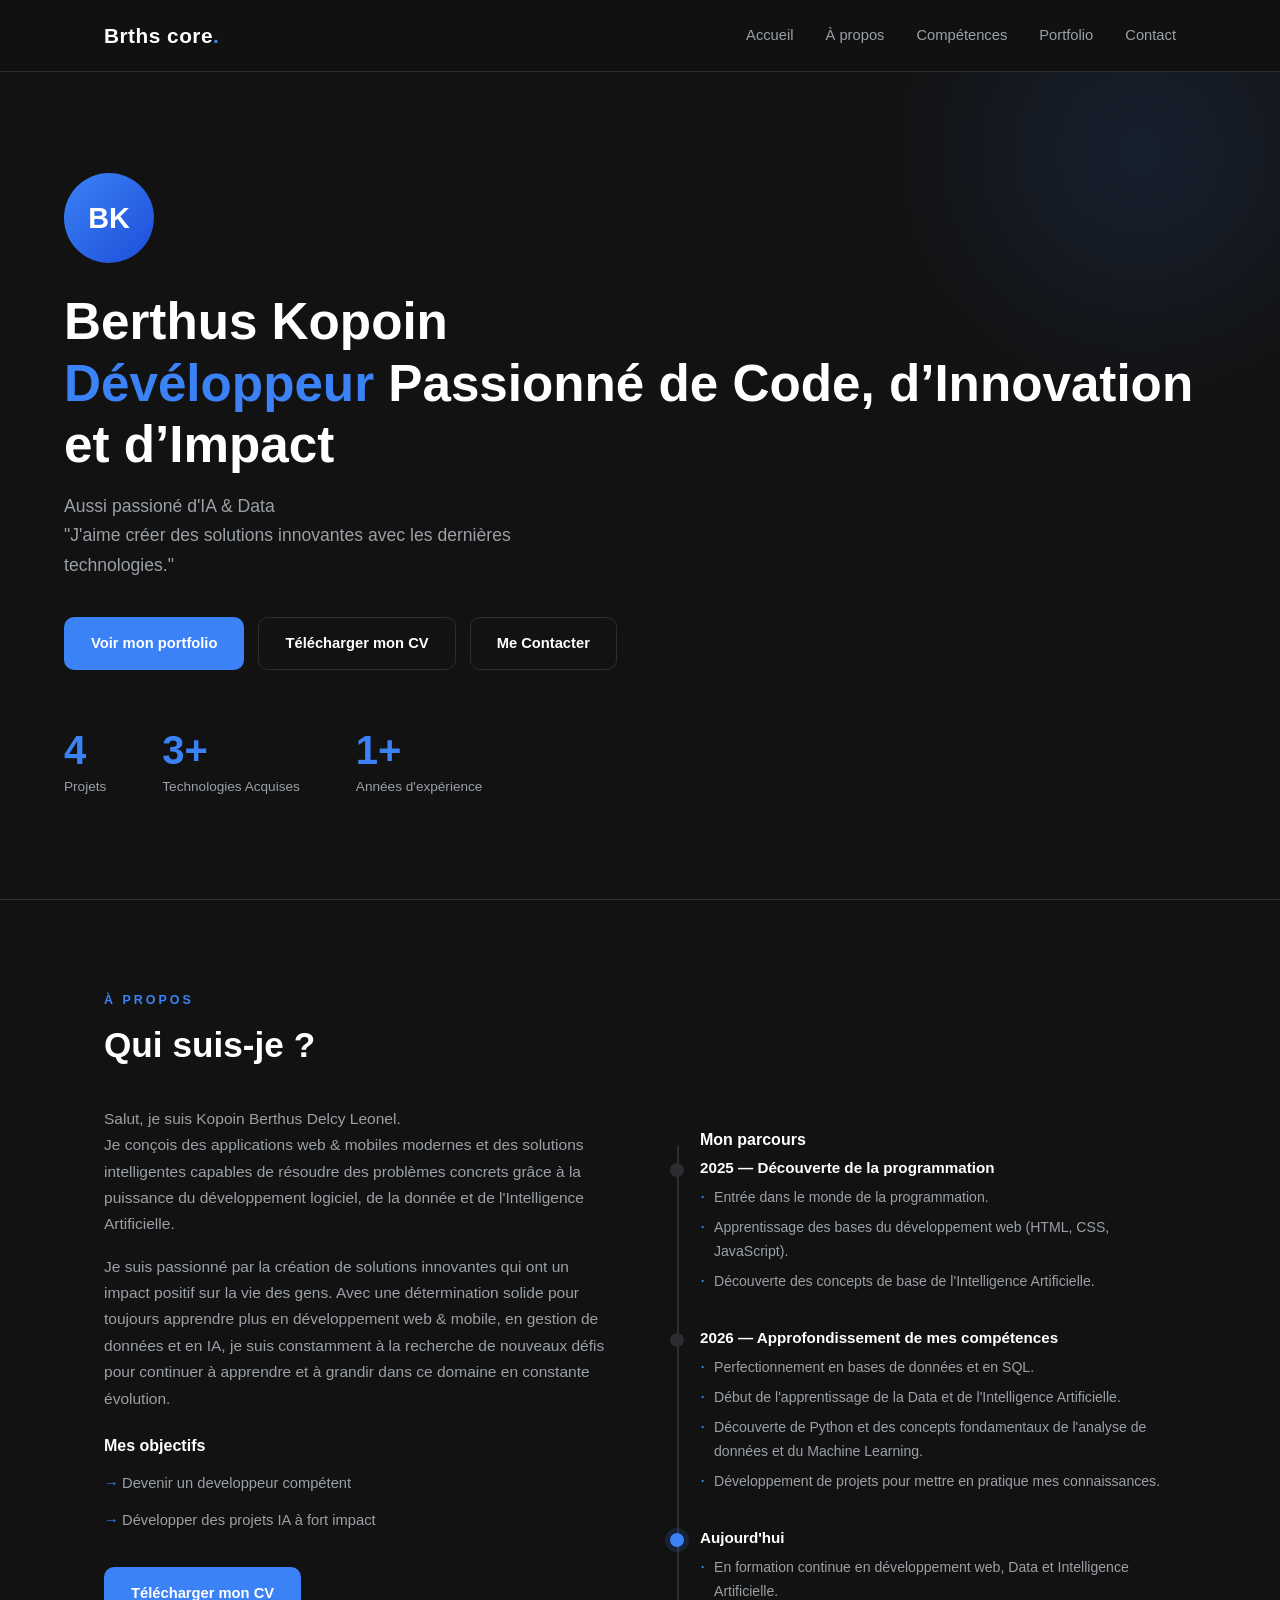
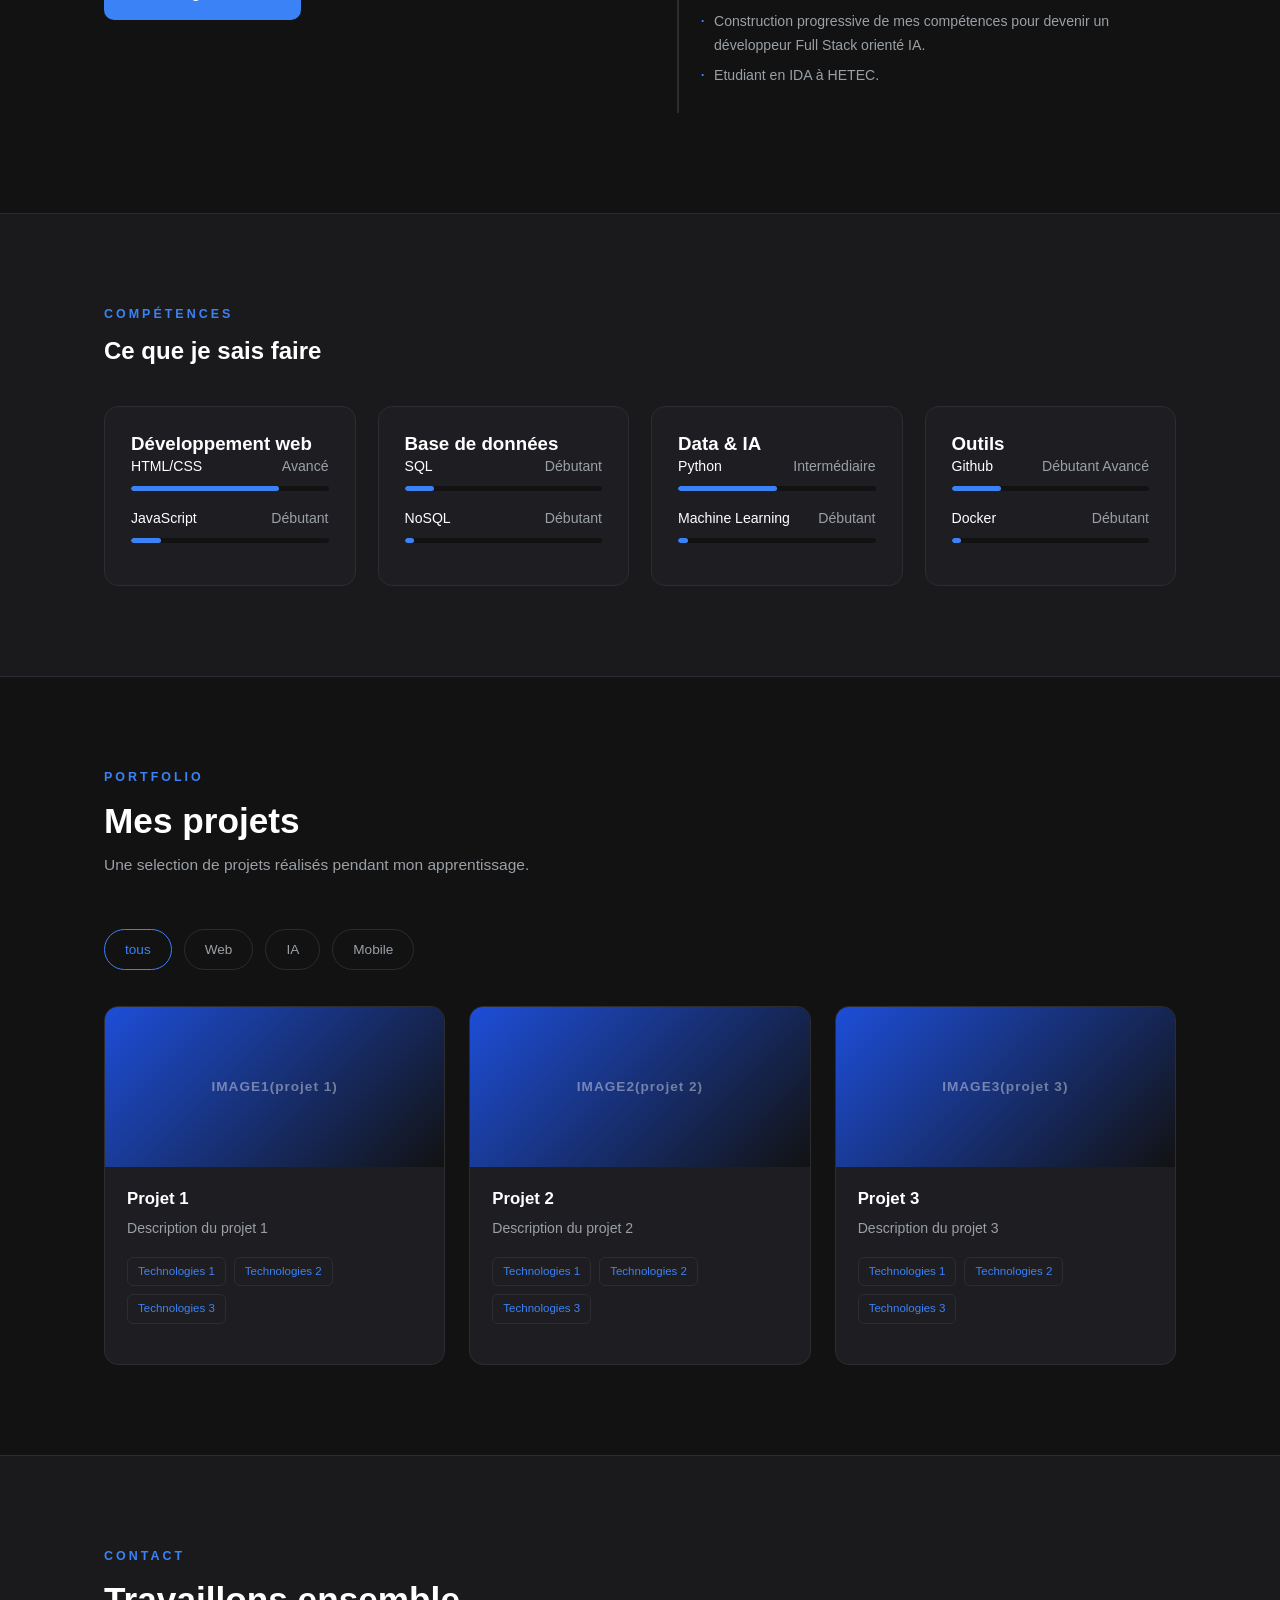
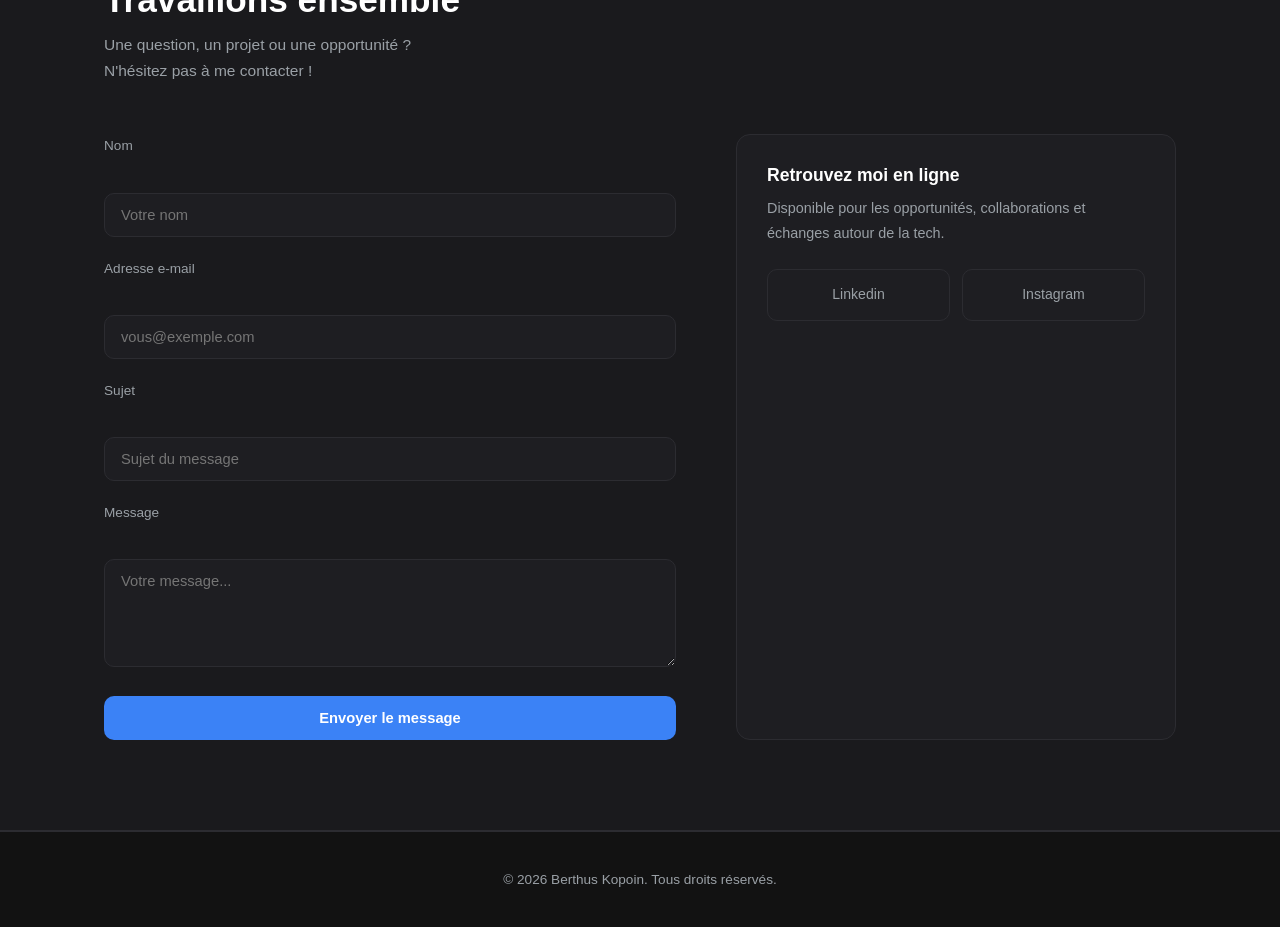
==== index.html @ abb19db1 "Prémier commit" ====
<!DOCTYPE html>
<html lang="fr">
<head>
    <meta charset="UTF-8">
    <meta name="viewport" content="width=device-width, initial-scale=1.0">
    <title>Berthus Kopoin - Portfolio</title>
    <link rel="stylesheet" href="style.css">
    <link rel="preconnect" href="https://fonts.googleapis.com">
    <link rel="preconnect" href="https://fonts.gstatic.com" crossorigin>
    <link href="https://fonts.googleapis.com/css2?family=Roboto:wght@300;400;500;700&display=swap" rel="stylesheet">
</head>
<body>
    <!-- Navigation -->
    <header class="navbar">
        <nav class="nav-container">
            <!-- Logo du site -->
            <div class="logo">Brths core<span class="logo-dot">.</span></div>  
            <!-- Menu de navigation -->
            <div class="nav-links">
                <a href="index.html">Accueil</a>
                <a href="Apropos.html">À propos</a>
                <a href="Competences.html">Compétences</a>
                <a href="Portfolio.html">Portfolio</a>
                <a href="contact.html">Contact</a>
            </div>
        </nav>
    </header>


    <!-- Contenu de la page d'accueil -->
    <section id="home" class="section-hero"> 
        <div class="hero-content">
            <!-- Photo de profil et présentation -->
            <div class="avatar">BK</div>
            <h1 class="hero-title">Berthus Kopoin <br><span class="hero-accent">Dévéloppeur </span> Passionné de Code, d’Innovation et d’Impact</h1>
            <p class="hero-role">Aussi passioné d'IA &amp; Data <br>"J'aime créer des solutions innovantes avec les dernières technologies."</p>
            <!-- Boutons d'action -->
            <div class="hero-buttons">
                <a class="btn btn-primary" href="Portfolio.html">Voir mon portfolio</a>
                <a class="btn btn-outline" href="CV.pdf" download>Télécharger mon CV</a>
                <a class="btn btn-outline" href="contact.html">Me Contacter</a>
            </div>
            <div class="stats">
                <div class="stat-item">
                    <div class="stat-num">4</div>
                    <div class="stat-label">Projets</div>
                </div>
                <div class="stat-item">
                    <div class="stat-num">3+</div>
                    <div class="stat-label">Technologies Acquises</div>
                </div>
                <div class="stat-item">
                    <div class="stat-num">1+</div>
                    <div class="stat-label">Années d'expérience</div>
                </div>
            </div>
        </div>
    </section>

    <!-- Contenue de la page À propos -->
    <section id="apropos" class="section">
        <div class="section-inner">
            <span class="eyebrow">À propos</span>
            <h2 class="section-title">Qui suis-je ?</h2>

            <div class="about-grid">
                <div class="about-text">
                    <p>Salut, je suis Kopoin Berthus Delcy Leonel.<br>Je conçois des applications web &amp; mobiles modernes et des solutions intelligentes capables de résoudre des problèmes concrets grâce à la puissance du développement logiciel, de la donnée et de l'Intelligence Artificielle.</p>
                    <p>Je suis passionné par la création de solutions innovantes qui ont un impact positif sur la vie des gens.
                        Avec une détermination solide pour toujours apprendre plus en développement web &amp; mobile, en gestion de données et en IA, je suis constamment à la recherche de nouveaux défis pour continuer à apprendre et à grandir dans ce domaine en constante évolution.</p>
                    
                    <h3 class="sub-title">Mes objectifs</h3>
                    <ul class="about-list">
                        <li>Devenir un developpeur compétent</li>
                        <li>Développer des projets IA à fort impact</li>
                    </ul> 
                    <a href="CV 1 Kopoin Berthus (Reform).pdf" class="btn btn-primary" download>Télécharger mon CV</a> 
                </div>
                <div class="timeline">
                    <h3 class="sub-title">Mon parcours</h3>

                    <div class="tl-item">
                        <div class="tl-dot"></div>
                        <div class="tl-body">
                            <h4>2025 — Découverte de la programmation</h4>
                            <ul>
                                <li>Entrée dans le monde de la programmation.</li>
                                <li>Apprentissage des bases du développement web (HTML, CSS, JavaScript).</li>
                                <li>Découverte des concepts de base de l'Intelligence Artificielle.</li>
                            </ul>
                        </div>
                    </div>

                    <div class="tl-item">
                        <div class="tl-dot"></div>
                        <div class="tl-body">
                            <h4>2026 — Approfondissement de mes compétences</h4>
                            <ul>
                                <li>Perfectionnement en bases de données et en SQL.</li>
                                <li>Début de l'apprentissage de la Data et de l'Intelligence Artificielle.</li>
                                <li>Découverte de Python et des concepts fondamentaux de l'analyse de données et du Machine Learning.</li>
                                <li>Développement de projets pour mettre en pratique mes connaissances.</li>
                            </ul>
                        </div>
                    </div>

                    <div class="tl-item">
                        <div class="tl-dot tl-dot--active"></div>
                        <div class="tl-body">
                            <h4>Aujourd'hui</h4>
                            <ul>
                                <li>En formation continue en développement web, Data et Intelligence Artificielle.</li>
                                <li>Construction progressive de mes compétences pour devenir un développeur Full Stack orienté IA.</li>
                                <li>Etudiant en IDA à HETEC.</li>
                            </ul>
                        </div>
                    </div>
                </div>
            </div>
        </div>
    </section>

    <!-- Contenue de la page Compétences -->
    <section id="competences" class="section section--alt">
        <div class="section-inner">
            <span class="eyebrow">Compétences</span>
            <h2>Ce que je sais faire</h2>

            <!--Contenu de la grille des compétences -->
            <div class="skills-grid">
                <!--Carte de compétence web-->
                <div class="skill-card">
                    <h3 class="skills-card-title">Développement web</h3>
                    <div class="skill-row">
                        <span class="skill-name">HTML/CSS</span>
                        <span class="skill-level">Avancé</span>
                    </div>
                    <div class="skill-bar"><div class="skill-fill" style="width: 75%"></div></div>
                    <div class="skill-row">
                        <span class="skill-name">JavaScript</span>
                        <span class="skill-level">Débutant</span>
                    </div>   
                    <div class="skill-bar"><div class="skill-fill" style="width: 15%"></div></div><!--Barre d évolution-->
                </div>
                <!--Carte de compétence base de données-->
                <div class="skill-card">
                    <h3>Base de données</h3>
                    <div class="skill-row">
                        <span class="skill-name">SQL</span>
                        <span class="skill-level">Débutant</span>
                    </div>
                    <div class="skill-bar"><div class="skill-fill" style="width: 15%"></div></div>
                    <div class="skill-row">
                        <span class="skill-name">NoSQL</span>
                        <span class="skill-level">Débutant</span>
                    </div>
                    <div class="skill-bar"><div class="skill-fill" style="width: 5%"></div></div>
                </div>
                <!--Carte de compétence Data & IA-->
                <div class="skill-card">
                    <h3>Data & IA</h3>
                    <div class="skill-row">
                        <span class="skill-name">Python</span>
                        <span class="skill-level">Intermédiaire</span>
                    </div>
                    <div class="skill-bar"><div class="skill-fill" style="width: 50%"></div></div>
                    <div class="skill-row">
                        <span class="skill-name">Machine Learning</span>
                        <span class="skill-level">Débutant</span>
                    </div> 
                    <div class="skill-bar"><div class="skill-fill" style="width: 5%"></div></div>
                </div>
                <!--Carte de compétence Outils-->
                <div class="skill-card">
                    <h3>Outils</h3>
                    <div class="skill-row">
                        <span class="skill-name">Github</span>
                        <span class="skill-level">Débutant Avancé</span>
                    </div>
                    <div class="skill-bar"><div class="skill-fill" style="width: 25%"></div></div>
                    <div class="skill-row">
                        <span class="skill-name">Docker</span>
                        <span class="skill-level">Débutant</span>
                    </div>
                    <div class="skill-bar"><div class="skill-fill" style="width: 5%"></div></div>
                </div>
            </div>
        </div>
    </section>

    <!-- Contenue de la page Portfolio/Projets -->
    <section id="portfolio" class="section">
        <div class="section-inner">
            <span class="eyebrow">Portfolio</span>
            <h2 class="section-title">Mes projets</h2>
            <p class="section-sub">Une selection de projets réalisés pendant mon apprentissage.</p>

            <div class="filters">
                <span class="filter-btn active">tous</span>
                <span class="filter-btn">Web</span>
                <span class="filter-btn">IA</span>
                <span class="filter-btn">Mobile</span>
            </div>

                <!-- Grid des projets -->
            <div class="projects-grid">

                <!-- Carte de projet 1 -->
                <div class="project-card">
                    <div class="project-img">IMAGE1(projet 1)</div>
                    <div class="project-body">
                        <h3 class="project-name">Projet 1</h3>
                        <p class="project-desc">Description du projet 1</p>
                        <div class="project-tags">
                            <span class="tag">Technologies 1</span>
                            <span class="tag">Technologies 2</span>
                            <span class="tag">Technologies 3</span>
                        </div>
                    </div>
                </div>
                <div class="project-card">
                    <!-- Carte de projet 2 -->
                    <div class="project-img">IMAGE2(projet 2)</div>
                    <div class="project-body">
                        <h3 class="project-name">Projet 2</h3>
                        <p class="project-desc">Description du projet 2</p>
                        <div class="project-tags">
                            <span class="tag">Technologies 1</span>
                            <span class="tag">Technologies 2</span>
                            <span class="tag">Technologies 3</span>
                        </div>
                    </div>
                </div>
                <div class="project-card">
                    <!-- Carte de projet 3 -->
                    <div class="project-img">IMAGE3(projet 3)</div>
                    <div class="project-body">
                        <h3 class="project-name">Projet 3</h3>
                        <p class="project-desc">Description du projet 3</p>
                        <div class="project-tags">
                            <span class="tag">Technologies 1</span>
                            <span class="tag">Technologies 2</span>
                            <span class="tag">Technologies 3</span>
                        </div>
                    </div>
                </div>
            </div>
        </div>
    </section>

    <!-- Contenue de la page Contact -->
    <section id="contact" class="section section--alt">
        <div class="section-inner">
            <span class="eyebrow">Contact</span>
            <h2 class="section-title">Travaillons ensemble</h2>
            <p class="section-sub">Une question, un projet ou une opportunité ? <br>N'hésitez pas à me contacter !</p>
            
            <!--Grille de contact-->
            <div class="contact-grid">

                <form class="contact-form">
                    <div class="form-field">
                        <label for="nom">Nom</label><br>
                        <input type="text" id="nom" placeholder="Votre nom">
                    </div>
                    <div class="form-field">
                        <label for="email">Adresse e-mail</label><br>
                        <input type="email" id="email" placeholder="vous@exemple.com">
                    </div>
                    <div class="form-field">
                        <label for="sujet">Sujet</label><br>
                        <input type="text" id="sujet" placeholder="Sujet du message">
                    </div>
                    <div class="form-field">
                        <label for="message">Message</label><br>
                        <textarea id="message" rows="5" placeholder="Votre message..."></textarea>
                    </div>
                    <button type="submit" class="btn btn-primary">Envoyer le message</button>
                </form>

                <div class="contact-side">
                    <h3>Retrouvez moi en ligne</h3>
                    <p>Disponible pour les opportunités, collaborations et échanges autour de la tech.</p>
                    <div class="socials">
                        <a class="social-btn" href="https://www.linkedin.com/in/berthus-delcy-leonel-kopoin-03b8153b3" target="_blank">Linkedin</a>
                        <a class="social-btn" href="https://www.instagram.com/berthuskopoin" target="_blank">Instagram</a>
                    </div>
                </div>
            </div>
        </div> 
    </section>
    <footer class="footer">
        <p>&copy; 2026 Berthus Kopoin. Tous droits réservés.</p>
    </footer>
</body>
</html>
---- style.css ----
/* =============================================
   style.css — Portfolio Berthus Kopoin
   ============================================= */

/* ---- Variables ---- */
:root {
  --bg:        #121212;
  --bg-alt:    #1a1a1d;
  --card:      #1e1e22;
  --border:    #2c2c31;
  --white:     #ffffff;
  --muted:     #9aa0a6;
  --blue:      #3B82F6;
  --blue-glow: rgba(59, 130, 246, 0.15);
  --radius:    14px;
  --transition: .25s ease;
}

/* ---- Reset de base ---- */
*, *::before, *::after {
  margin: 0;
  padding: 0;
  box-sizing: border-box;
}

html {
  scroll-behavior: smooth;
}

body {
  background-color: var(--bg);
  color: var(--white);
  font-family: 'Inter', sans-serif;
  font-size: 16px;
  line-height: 1.7;
}

h1, h2, h3, h4 {
  font-family: 'Poppins', sans-serif;
  line-height: 1.2;
}

a {
  text-decoration: none;
  color: inherit;
}

ul {
  list-style: none;
}

img {
  max-width: 100%;
  display: block;
}

/* =============================================
   NAVBAR
   ============================================= */
.navbar {
  position: sticky;
  top: 0;
  z-index: 100;
  background: rgba(18, 18, 18, 0.75);
  backdrop-filter: blur(14px);
  border-bottom: 1px solid var(--border);
}

.nav-container {
  max-width: 1200px;
  margin: 0 auto;
  padding: 18px 5%;
  display: flex;
  align-items: center;
  justify-content: space-between;
}

/* Logo */
.logo {
  font-family: 'Poppins', sans-serif;
  font-weight: 800;
  font-size: 1.3rem;
  letter-spacing: 0.5px;
}

.logo-dot {
  color: var(--blue);
}

/* Liens du menu */
.nav-links {
  display: flex;
  gap: 32px;
}

.nav-links a {
  font-size: 0.92rem;
  font-weight: 500;
  color: var(--muted);
  transition: color var(--transition);
  position: relative;
}

.nav-links a::after {
  content: '';
  position: absolute;
  left: 0;
  bottom: -4px;
  width: 0;
  height: 2px;
  background: var(--blue);
  transition: width var(--transition);
}

.nav-links a:hover {
  color: var(--white);
}

.nav-links a:hover::after {
  width: 100%;
}

/* =============================================
   SECTIONS — structure commune
   ============================================= */
.section {
  border-bottom: 1px solid var(--border);
}

.section--alt {
  background: var(--bg-alt);
}

.section-inner {
  max-width: 1200px;
  margin: 0 auto;
  padding: 90px 5%;
}

/* Eyebrow (label au-dessus du titre) */
.eyebrow {
  display: block;
  font-size: 0.78rem;
  font-weight: 600;
  color: var(--blue);
  letter-spacing: 3px;
  text-transform: uppercase;
  margin-bottom: 12px;
}

/* Titres de section */
.section-title {
  font-size: 2.2rem;
  font-weight: 700;
  margin-bottom: 10px;
}

.section-sub {
  color: var(--muted);
  font-size: 0.97rem;
  max-width: 520px;
  margin-bottom: 50px;
}

.sub-title {
  font-size: 1rem;
  font-weight: 600;
  margin: 24px 0 10px;
  color: var(--white);
}

/* =============================================
   HERO
   ============================================= */
.section-hero {
  min-height: 92vh;
  display: flex;
  align-items: center;
  padding: 0 5%;
  position: relative;
  overflow: hidden;
  border-bottom: 1px solid var(--border);
}

/* Halo lumineux derrière le hero */
.section-hero::before {
  content: '';
  position: absolute;
  top: -180px;
  right: -120px;
  width: 520px;
  height: 520px;
  background: radial-gradient(circle, var(--blue) 0%, transparent 70%);
  opacity: 0.15;
  filter: blur(50px);
  pointer-events: none;
}

.hero-content {
  max-width: 1200px;
  margin: 0 auto;
  width: 100%;
  position: relative;
  z-index: 1;
}

/* Avatar initiales */
.avatar {
  width: 90px;
  height: 90px;
  border-radius: 50%;
  background: linear-gradient(135deg, var(--blue), #1d4ed8);
  display: flex;
  align-items: center;
  justify-content: center;
  font-family: 'Poppins', sans-serif;
  font-weight: 800;
  font-size: 1.8rem;
  color: var(--white);
  margin-bottom: 28px;
}

.hero-title {
  font-size: 3.2rem;
  font-weight: 800;
  margin-bottom: 16px;
}

.hero-accent {
  color: var(--blue);
}

.hero-role {
  color: var(--muted);
  font-size: 1.1rem;
  max-width: 540px;
  margin-bottom: 36px;
}

/* Boutons */
.hero-buttons {
  display: flex;
  gap: 14px;
  flex-wrap: wrap;
  margin-bottom: 60px;
}

/* =============================================
   BOUTONS
   ============================================= */
.btn {
  display: inline-block;
  padding: 13px 26px;
  border-radius: 10px;
  font-family: 'Inter', sans-serif;
  font-weight: 600;
  font-size: 0.92rem;
  cursor: pointer;
  transition: transform var(--transition), background var(--transition), border-color var(--transition), color var(--transition);
  border: 1px solid transparent;
}

.btn-primary {
  background: var(--blue);
  color: var(--white);
}

.btn-primary:hover {
  background: #2563eb;
  transform: translateY(-2px);
}

.btn-outline {
  background: transparent;
  border-color: var(--border);
  color: var(--white);
}

.btn-outline:hover {
  border-color: var(--blue);
  color: var(--blue);
  transform: translateY(-2px);
}

/* =============================================
   STATISTIQUES (hero)
   ============================================= */
.stats {
  display: flex;
  gap: 56px;
  flex-wrap: wrap;
}

.stat-num {
  font-family: 'Poppins', sans-serif;
  font-size: 2.5rem;
  font-weight: 800;
  color: var(--blue);
  line-height: 1;
}

.stat-label {
  color: var(--muted);
  font-size: 0.85rem;
  margin-top: 5px;
}

/* =============================================
   À PROPOS
   ============================================= */
.about-grid {
  display: grid;
  grid-template-columns: 1fr 1fr;
  gap: 60px;
  margin-top: 40px;
}

.about-text p {
  color: var(--muted);
  margin-bottom: 16px;
  font-size: 0.97rem;
}

.about-list {
  color: var(--muted);
  font-size: 0.92rem;
  margin-bottom: 28px;
}

.about-list li {
  padding: 6px 0;
  padding-left: 18px;
  position: relative;
}

.about-list li::before {
  content: '→';
  position: absolute;
  left: 0;
  color: var(--blue);
}

/* Timeline */
.timeline {
  position: relative;
  padding-left: 30px;
}

.timeline::before {
  content: '';
  position: absolute;
  left: 7px;
  top: 40px;
  bottom: 10px;
  width: 2px;
  background: var(--border);
}

.tl-item {
  position: relative;
  margin-bottom: 32px;
}

.tl-dot {
  position: absolute;
  left: -30px;
  top: 4px;
  width: 14px;
  height: 14px;
  border-radius: 50%;
  background: var(--border);
  border: 2px solid var(--border);
}

.tl-dot--active {
  background: var(--blue);
  border-color: var(--blue);
  box-shadow: 0 0 0 5px var(--blue-glow);
}

.tl-body h4 {
  font-size: 0.95rem;
  margin-bottom: 6px;
  font-family: 'Poppins', sans-serif;
}

.tl-body ul {
  color: var(--muted);
  font-size: 0.88rem;
}

.tl-body ul li {
  padding: 3px 0;
  padding-left: 14px;
  position: relative;
}

.tl-body ul li::before {
  content: '·';
  position: absolute;
  left: 0;
  color: var(--blue);
  font-size: 1.2rem;
  line-height: 1;
}

/* =============================================
   COMPÉTENCES
   ============================================= */
.skills-grid {
  display: grid;
  grid-template-columns: repeat(auto-fit, minmax(250px, 1fr));
  gap: 22px;
  margin-top: 40px;
}

.skill-card {
  background: var(--card);
  border: 1px solid var(--border);
  border-radius: var(--radius);
  padding: 26px;
  transition: transform var(--transition), border-color var(--transition);
}

.skill-card:hover {
  transform: translateY(-5px);
  border-color: var(--blue);
}

.skill-card-title {
  font-size: 1rem;
  font-weight: 600;
  margin-bottom: 20px;
  display: flex;
  align-items: center;
  gap: 10px;
}

.skill-card-title::before {
  content: '';
  width: 8px;
  height: 8px;
  border-radius: 2px;
  background: var(--blue);
  flex-shrink: 0;
}

.skill-row {
  display: flex;
  justify-content: space-between;
  font-size: 0.88rem;
  margin-bottom: 7px;
}

.skill-name {
  color: var(--white);
}

.skill-level {
  color: var(--muted);
}

.skill-bar {
  height: 5px;
  background: var(--bg);
  border-radius: 3px;
  overflow: hidden;
  margin-bottom: 16px;
}

.skill-fill {
  height: 100%;
  background: var(--blue);
  border-radius: 3px;
}

/* =============================================
   PORTFOLIO
   ============================================= */
.filters {
  display: flex;
  gap: 12px;
  flex-wrap: wrap;
  margin-bottom: 36px;
}

.filter-btn {
  padding: 8px 20px;
  border: 1px solid var(--border);
  border-radius: 30px;
  font-size: 0.85rem;
  color: var(--muted);
  cursor: pointer;
  transition: border-color var(--transition), color var(--transition);
}

.filter-btn:hover,
.filter-btn.active {
  border-color: var(--blue);
  color: var(--blue);
}

.projects-grid {
  display: grid;
  grid-template-columns: repeat(auto-fit, minmax(290px, 1fr));
  gap: 24px;
}

.project-card {
  background: var(--card);
  border: 1px solid var(--border);
  border-radius: var(--radius);
  overflow: hidden;
  transition: transform var(--transition), border-color var(--transition);
}

.project-card:hover {
  transform: translateY(-6px);
  border-color: var(--blue);
}

/* Placeholder image du projet */
.project-img {
  height: 160px;
  background: linear-gradient(135deg, #1d4ed8 0%, #121212 100%);
  display: flex;
  align-items: center;
  justify-content: center;
  font-family: 'Poppins', sans-serif;
  font-size: 0.85rem;
  font-weight: 600;
  color: rgba(255, 255, 255, 0.4);
  letter-spacing: 1px;
}

.project-body {
  padding: 22px;
}

.project-name {
  font-size: 1.05rem;
  margin-bottom: 8px;
}

.project-desc {
  color: var(--muted);
  font-size: 0.88rem;
  margin-bottom: 16px;
}

.project-tags {
  display: flex;
  gap: 8px;
  flex-wrap: wrap;
  margin-bottom: 18px;
}

.tag {
  font-size: 0.72rem;
  padding: 4px 10px;
  border: 1px solid var(--border);
  border-radius: 6px;
  color: var(--blue);
}

.project-links {
  display: flex;
  gap: 20px;
  font-size: 0.85rem;
}

.project-links a {
  color: var(--muted);
  transition: color var(--transition);
}

.project-links a:hover {
  color: var(--blue);
}

/* =============================================
   CONTACT
   ============================================= */
.contact-grid {
  display: grid;
  grid-template-columns: 1.3fr 1fr;
  gap: 60px;
  margin-top: 40px;
}

.contact-form {
  display: flex;
  flex-direction: column;
  gap: 0;
}

.form-field {
  margin-bottom: 20px;
}

.form-field label {
  display: block;
  font-size: 0.85rem;
  color: var(--muted);
  margin-bottom: 8px;
}

.form-field input,
.form-field textarea {
  width: 100%;
  background: var(--card);
  border: 1px solid var(--border);
  border-radius: 10px;
  padding: 13px 16px;
  color: var(--white);
  font-family: 'Inter', sans-serif;
  font-size: 0.92rem;
  transition: border-color var(--transition);
  resize: vertical;
}

.form-field input:focus,
.form-field textarea:focus {
  outline: none;
  border-color: var(--blue);
}

/* Côté réseaux sociaux */
.contact-side {
  background: var(--card);
  border: 1px solid var(--border);
  border-radius: var(--radius);
  padding: 30px;
}

.contact-side h3 {
  font-size: 1.1rem;
  margin-bottom: 10px;
}

.contact-side p {
  color: var(--muted);
  font-size: 0.9rem;
  margin-bottom: 24px;
}

.socials {
  display: grid;
  grid-template-columns: 1fr 1fr;
  gap: 12px;
}

.social-btn {
  border: 1px solid var(--border);
  border-radius: 10px;
  padding: 13px;
  text-align: center;
  font-size: 0.88rem;
  color: var(--muted);
  transition: border-color var(--transition), color var(--transition);
}

.social-btn:hover {
  border-color: var(--blue);
  color: var(--blue);
}

/* =============================================
   FOOTER
   ============================================= */
.footer {
  padding: 36px 5%;
  text-align: center;
  color: var(--muted);
  font-size: 0.85rem;
  border-top: 1px solid var(--border);
}

/* =============================================
   RESPONSIVE MOBILE
   ============================================= */
@media (max-width: 768px) {

  .hero-title {
    font-size: 2.1rem;
  }

  .nav-links {
    display: none; /* à remplacer par un menu burger plus tard */
  }

  .about-grid,
  .contact-grid {
    grid-template-columns: 1fr;
    gap: 40px;
  }

  .stats {
    gap: 32px;
  }

  .section-title {
    font-size: 1.7rem;
  }
}

/* =============================================
   À PROPOS — PAGE COMPLÈTE (apropos.html)
   ============================================= */

/* Hero spécifique à la page À propos */
.apropos-hero {
  min-height: 55vh;
  display: flex;
  align-items: center;
  padding: 0 5%;
  position: relative;
  overflow: hidden;
  border-bottom: 1px solid var(--border);
}

.apropos-hero::before {
  content: '';
  position: absolute;
  top: -150px; left: -100px;
  width: 500px; height: 500px;
  background: radial-gradient(circle, var(--blue) 0%, transparent 70%);
  opacity: 0.12;
  filter: blur(60px);
  pointer-events: none;
}

.apropos-hero-content {
  max-width: 1200px;
  margin: 0 auto;
  width: 100%;
  position: relative;
  z-index: 1;
  display: grid;
  grid-template-columns: auto 1fr;
  gap: 50px;
  align-items: center;
}

/* Grand avatar de la page À propos */
.apropos-avatar {
  width: 150px;
  height: 150px;
  border-radius: 24px;
  background: linear-gradient(135deg, var(--blue), #1d4ed8);
  display: flex;
  align-items: center;
  justify-content: center;
  font-family: 'Poppins', sans-serif;
  font-weight: 800;
  font-size: 2.8rem;
  color: var(--white);
  flex-shrink: 0;
  box-shadow: 0 0 0 1px var(--border), 0 20px 60px rgba(59,130,246,0.2);
}

.apropos-hero-text h1 {
  font-size: 2.6rem;
  font-weight: 800;
  margin-bottom: 12px;
  line-height: 1.15;
}

.apropos-hero-text p {
  color: var(--muted);
  font-size: 1rem;
  max-width: 540px;
  margin-bottom: 24px;
}

/* Tags sous le titre du hero */
.hero-tags {
  display: flex;
  gap: 10px;
  flex-wrap: wrap;
}

.hero-tag {
  padding: 6px 14px;
  border: 1px solid var(--border);
  border-radius: 30px;
  font-size: 0.82rem;
  color: var(--muted);
}

.hero-tag.active {
  border-color: var(--blue);
  color: var(--blue);
  background: rgba(59,130,246,0.08);
}

/* Grille présentation (texte + carte infos) */
.presentation-grid {
  display: grid;
  grid-template-columns: 1fr 1fr;
  gap: 60px;
  margin-top: 40px;
}

.presentation-grid p {
  color: var(--muted);
  font-size: 0.97rem;
  margin-bottom: 16px;
}

/* Citation mise en valeur */
.highlight-box {
  background: var(--card);
  border: 1px solid var(--border);
  border-left: 3px solid var(--blue);
  border-radius: var(--radius);
  padding: 20px 24px;
  margin-top: 24px;
  color: var(--muted);
  font-size: 0.95rem;
  font-style: italic;
}

/* Carte d'informations personnelles */
.info-card {
  background: var(--card);
  border: 1px solid var(--border);
  border-radius: var(--radius);
  padding: 28px;
}

.info-card h3 {
  font-size: 1rem;
  margin-bottom: 20px;
  display: flex;
  align-items: center;
  gap: 10px;
}

.info-card h3::before {
  content: '';
  width: 8px; height: 8px;
  border-radius: 2px;
  background: var(--blue);
  flex-shrink: 0;
}

.info-row {
  display: flex;
  justify-content: space-between;
  align-items: center;
  padding: 10px 0;
  border-bottom: 1px solid var(--border);
  font-size: 0.9rem;
}

.info-row:last-child { border-bottom: none; }
.info-row span:first-child { color: var(--muted); }
.info-row span:last-child { color: var(--white); font-weight: 500; }

/* Point vert animé "Disponible" */
.disponible {
  color: #22c55e !important;
  display: flex;
  align-items: center;
  gap: 6px;
}

.disponible::before {
  content: '';
  width: 8px; height: 8px;
  border-radius: 50%;
  background: #22c55e;
  display: inline-block;
  animation: pulse-dot 2s infinite;
}

@keyframes pulse-dot {
  0%, 100% { opacity: 1; }
  50% { opacity: 0.3; }
}

/* Timeline détaillée (apropos.html) */
.timeline-full {
  position: relative;
  padding-left: 40px;
  margin-top: 30px;
}

.timeline-full::before {
  content: '';
  position: absolute;
  left: 10px; top: 10px; bottom: 10px;
  width: 2px;
  background: linear-gradient(180deg, var(--blue), var(--border));
}

.tl-full-item {
  position: relative;
  margin-bottom: 44px;
}

.tl-full-dot {
  position: absolute;
  left: -40px; top: 4px;
  width: 20px; height: 20px;
  border-radius: 50%;
  background: var(--border);
  border: 2px solid var(--border);
}

.tl-full-dot--active {
  background: var(--blue);
  border-color: var(--blue);
  box-shadow: 0 0 0 6px rgba(59,130,246,0.15);
}

.tl-full-year {
  font-size: 0.75rem;
  font-weight: 600;
  color: var(--blue);
  letter-spacing: 2px;
  text-transform: uppercase;
  margin-bottom: 6px;
}

.tl-full-title {
  font-family: 'Poppins', sans-serif;
  font-size: 1.05rem;
  font-weight: 600;
  margin-bottom: 10px;
}

.tl-full-body {
  background: var(--card);
  border: 1px solid var(--border);
  border-radius: var(--radius);
  padding: 20px 24px;
}

.tl-full-body ul { color: var(--muted); font-size: 0.9rem; }

.tl-full-body ul li {
  padding: 6px 0 6px 16px;
  position: relative;
  border-bottom: 1px solid var(--border);
}

.tl-full-body ul li:last-child { border-bottom: none; }

.tl-full-body ul li::before {
  content: '→';
  position: absolute;
  left: 0;
  color: var(--blue);
  font-size: 0.8rem;
}

/* Cartes d'objectifs */
.objectifs-grid {
  display: grid;
  grid-template-columns: repeat(auto-fit, minmax(240px, 1fr));
  gap: 20px;
  margin-top: 40px;
}

.objectif-card {
  background: var(--card);
  border: 1px solid var(--border);
  border-radius: var(--radius);
  padding: 24px;
  display: flex;
  gap: 16px;
  align-items: flex-start;
  transition: transform var(--transition), border-color var(--transition);
}

.objectif-card:hover {
  transform: translateY(-4px);
  border-color: var(--blue);
}

.objectif-icon {
  width: 42px; height: 42px;
  border-radius: 10px;
  background: rgba(59,130,246,0.1);
  display: flex;
  align-items: center;
  justify-content: center;
  font-size: 1.2rem;
  flex-shrink: 0;
}

.objectif-card h4 { font-size: 0.95rem; margin-bottom: 6px; }
.objectif-card p { color: var(--muted); font-size: 0.85rem; }

/* Cartes de valeurs */
.valeurs-grid {
  display: grid;
  grid-template-columns: repeat(auto-fit, minmax(180px, 1fr));
  gap: 16px;
  margin-top: 40px;
}

.valeur-item {
  background: var(--card);
  border: 1px solid var(--border);
  border-radius: var(--radius);
  padding: 24px 20px;
  text-align: center;
  transition: transform var(--transition), border-color var(--transition);
}

.valeur-item:hover {
  border-color: var(--blue);
  transform: translateY(-3px);
}

.valeur-icon { font-size: 1.8rem; margin-bottom: 10px; }
.valeur-item h4 { font-size: 0.95rem; margin-bottom: 6px; }
.valeur-item p { color: var(--muted); font-size: 0.82rem; }

/* Bulles centres d'intérêt */
.interets-grid {
  display: flex;
  gap: 14px;
  flex-wrap: wrap;
  margin-top: 40px;
}

.interet-pill {
  display: flex;
  align-items: center;
  gap: 10px;
  padding: 12px 20px;
  background: var(--card);
  border: 1px solid var(--border);
  border-radius: 30px;
  font-size: 0.9rem;
  color: var(--muted);
  transition: border-color var(--transition), color var(--transition), transform var(--transition);
}

.interet-pill:hover {
  border-color: var(--blue);
  color: var(--white);
  transform: translateY(-2px);
}

/* Bloc CTA final */
.cta-section {
  background: var(--card);
  border: 1px solid var(--border);
  border-radius: var(--radius);
  padding: 60px;
  text-align: center;
  position: relative;
  overflow: hidden;
}

.cta-section::before {
  content: '';
  position: absolute;
  top: -100px; left: 50%;
  transform: translateX(-50%);
  width: 400px; height: 400px;
  background: radial-gradient(circle, var(--blue) 0%, transparent 70%);
  opacity: 0.08;
  filter: blur(40px);
  pointer-events: none;
}

.cta-section h2 {
  font-size: 2rem;
  font-weight: 700;
  margin-bottom: 14px;
  position: relative;
}

.cta-section p {
  color: var(--muted);
  max-width: 480px;
  margin: 0 auto 32px;
  font-size: 0.97rem;
  position: relative;
}

.cta-buttons {
  display: flex;
  gap: 14px;
  justify-content: center;
  flex-wrap: wrap;
  position: relative;
}

/* Responsive apropos.html */
@media (max-width: 768px) {
  .apropos-hero-content {
    grid-template-columns: 1fr;
    text-align: center;
  }
  .apropos-avatar { margin: 0 auto; }
  .hero-tags { justify-content: center; }
  .apropos-hero-text h1 { font-size: 1.9rem; }
  .presentation-grid { grid-template-columns: 1fr; gap: 30px; }
  .cta-section { padding: 40px 20px; }
}

/* =============================================
   COMPÉTENCES — PAGE COMPLÈTE (competences.html)
   ============================================= */

/* Hero compétences */
.competences-hero {
  min-height: 45vh;
  display: flex;
  align-items: center;
  padding: 0 5%;
  position: relative;
  overflow: hidden;
  border-bottom: 1px solid var(--border);
}

.competences-hero::before {
  content: '';
  position: absolute;
  top: -100px; right: -100px;
  width: 450px; height: 450px;
  background: radial-gradient(circle, var(--blue) 0%, transparent 70%);
  opacity: 0.10;
  filter: blur(60px);
  pointer-events: none;
}

.competences-hero-content {
  max-width: 1200px;
  margin: 0 auto;
  width: 100%;
  position: relative;
  z-index: 1;
}

.competences-hero-content h1 {
  font-size: 2.8rem;
  font-weight: 800;
  margin-bottom: 14px;
}

.competences-hero-content p {
  color: var(--muted);
  font-size: 1.05rem;
  max-width: 540px;
}

/* Groupe de compétences avec titre de catégorie */
.skill-group {
  margin-bottom: 60px;
}

.skill-group-title {
  font-size: 1.1rem;
  font-weight: 700;
  margin-bottom: 24px;
  padding-bottom: 12px;
  border-bottom: 1px solid var(--border);
  display: flex;
  align-items: center;
  gap: 12px;
}

.skill-group-title::before {
  content: '';
  width: 4px;
  height: 20px;
  background: var(--blue);
  border-radius: 2px;
  flex-shrink: 0;
}

/* Badge de statut sur les cartes */
.skill-status {
  display: inline-block;
  font-size: 0.7rem;
  padding: 3px 10px;
  border-radius: 20px;
  margin-left: auto;
  font-weight: 500;
}

.skill-status--ok {
  background: rgba(34, 197, 94, 0.1);
  color: #22c55e;
  border: 1px solid rgba(34, 197, 94, 0.2);
}

.skill-status--learning {
  background: rgba(59, 130, 246, 0.1);
  color: var(--blue);
  border: 1px solid rgba(59, 130, 246, 0.2);
}

.skill-status--soon {
  background: rgba(156, 163, 175, 0.1);
  color: var(--muted);
  border: 1px solid var(--border);
}

/* Méthodes de travail */
.methodes-grid {
  display: grid;
  grid-template-columns: repeat(auto-fit, minmax(220px, 1fr));
  gap: 16px;
  margin-top: 40px;
}

.methode-item {
  background: var(--card);
  border: 1px solid var(--border);
  border-radius: var(--radius);
  padding: 22px;
  display: flex;
  align-items: flex-start;
  gap: 14px;
  transition: border-color var(--transition), transform var(--transition);
}

.methode-item:hover {
  border-color: var(--blue);
  transform: translateY(-3px);
}

.methode-icon {
  font-size: 1.4rem;
  flex-shrink: 0;
  margin-top: 2px;
}

.methode-item h4 { font-size: 0.95rem; margin-bottom: 4px; }
.methode-item p { color: var(--muted); font-size: 0.83rem; }

/* =============================================
   PORTFOLIO — PAGE COMPLÈTE (portfolio.html)
   ============================================= */

/* Hero portfolio */
.portfolio-hero {
  min-height: 45vh;
  display: flex;
  align-items: center;
  padding: 0 5%;
  position: relative;
  overflow: hidden;
  border-bottom: 1px solid var(--border);
}

.portfolio-hero::before {
  content: '';
  position: absolute;
  bottom: -100px; left: -80px;
  width: 450px; height: 450px;
  background: radial-gradient(circle, var(--blue) 0%, transparent 70%);
  opacity: 0.10;
  filter: blur(60px);
  pointer-events: none;
}

.portfolio-hero-content {
  max-width: 1200px;
  margin: 0 auto;
  width: 100%;
  position: relative;
  z-index: 1;
}

.portfolio-hero-content h1 {
  font-size: 2.8rem;
  font-weight: 800;
  margin-bottom: 14px;
}

.portfolio-hero-content p {
  color: var(--muted);
  font-size: 1.05rem;
  max-width: 540px;
}

/* Carte projet détaillée */
.project-card-full {
  background: var(--card);
  border: 1px solid var(--border);
  border-radius: var(--radius);
  overflow: hidden;
  transition: transform var(--transition), border-color var(--transition);
  margin-bottom: 32px;
}

.project-card-full:hover {
  border-color: var(--blue);
}

.project-card-full-inner {
  display: grid;
  grid-template-columns: 1fr 1.4fr;
}

.project-card-img {
  min-height: 280px;
  background: linear-gradient(135deg, #1d4ed8 0%, #121212 100%);
  display: flex;
  align-items: center;
  justify-content: center;
  font-family: 'Poppins', sans-serif;
  font-size: 1rem;
  font-weight: 600;
  color: rgba(255,255,255,0.3);
  letter-spacing: 1px;
}

.project-card-info {
  padding: 32px;
  display: flex;
  flex-direction: column;
  justify-content: space-between;
}

.project-card-info h3 {
  font-size: 1.3rem;
  margin-bottom: 10px;
}

.project-card-info p {
  color: var(--muted);
  font-size: 0.92rem;
  margin-bottom: 20px;
  line-height: 1.7;
}

.project-meta {
  margin-bottom: 20px;
}

.project-meta-row {
  display: flex;
  gap: 10px;
  margin-bottom: 8px;
  font-size: 0.85rem;
  align-items: flex-start;
}

.project-meta-label {
  color: var(--blue);
  font-weight: 600;
  min-width: 110px;
  flex-shrink: 0;
}

.project-meta-value {
  color: var(--muted);
}

.project-card-footer {
  display: flex;
  gap: 14px;
  flex-wrap: wrap;
}

/* =============================================
   CONTACT — PAGE COMPLÈTE (contact.html)
   ============================================= */

/* Hero contact */
.contact-hero {
  min-height: 40vh;
  display: flex;
  align-items: center;
  padding: 0 5%;
  position: relative;
  overflow: hidden;
  border-bottom: 1px solid var(--border);
}

.contact-hero::before {
  content: '';
  position: absolute;
  top: -120px; right: -80px;
  width: 420px; height: 420px;
  background: radial-gradient(circle, var(--blue) 0%, transparent 70%);
  opacity: 0.10;
  filter: blur(55px);
  pointer-events: none;
}

.contact-hero-content {
  max-width: 1200px;
  margin: 0 auto;
  width: 100%;
  position: relative;
  z-index: 1;
}

.contact-hero-content h1 {
  font-size: 2.8rem;
  font-weight: 800;
  margin-bottom: 14px;
}

.contact-hero-content p {
  color: var(--muted);
  font-size: 1.05rem;
  max-width: 540px;
}

/* Grille principale contact étendue */
.contact-grid-full {
  display: grid;
  grid-template-columns: 1.4fr 1fr;
  gap: 60px;
  margin-top: 40px;
}

/* Infos de contact (email, tel, ville) */
.contact-infos {
  display: flex;
  flex-direction: column;
  gap: 14px;
  margin-bottom: 32px;
}

.contact-info-item {
  display: flex;
  align-items: center;
  gap: 16px;
  padding: 16px 20px;
  background: var(--card);
  border: 1px solid var(--border);
  border-radius: var(--radius);
  transition: border-color var(--transition);
}

.contact-info-item:hover { border-color: var(--blue); }

.contact-info-icon {
  font-size: 1.2rem;
  width: 40px;
  height: 40px;
  border-radius: 10px;
  background: rgba(59,130,246,0.1);
  display: flex;
  align-items: center;
  justify-content: center;
  flex-shrink: 0;
}

.contact-info-label {
  font-size: 0.78rem;
  color: var(--muted);
  margin-bottom: 2px;
  display: block;
}

.contact-info-value {
  font-size: 0.92rem;
  font-weight: 500;
  color: var(--white);
}

/* FAQ rapide */
.faq-list {
  display: flex;
  flex-direction: column;
  gap: 12px;
  margin-top: 40px;
}

.faq-item {
  background: var(--card);
  border: 1px solid var(--border);
  border-radius: var(--radius);
  padding: 20px 24px;
  transition: border-color var(--transition);
}

.faq-item:hover { border-color: var(--blue); }

.faq-question {
  font-size: 0.95rem;
  font-weight: 600;
  margin-bottom: 6px;
  display: flex;
  align-items: center;
  gap: 10px;
}

.faq-question::before {
  content: 'Q';
  width: 24px; height: 24px;
  border-radius: 6px;
  background: rgba(59,130,246,0.1);
  color: var(--blue);
  font-size: 0.75rem;
  font-weight: 700;
  display: flex;
  align-items: center;
  justify-content: center;
  flex-shrink: 0;
}

.faq-answer {
  color: var(--muted);
  font-size: 0.88rem;
  padding-left: 34px;
}

/* Responsive pages internes */
@media (max-width: 768px) {
  .competences-hero-content h1,
  .portfolio-hero-content h1,
  .contact-hero-content h1 { font-size: 2rem; }

  .project-card-full-inner { grid-template-columns: 1fr; }
  .project-card-img { min-height: 180px; }

  .contact-grid-full { grid-template-columns: 1fr; gap: 40px; }
  .methodes-grid { grid-template-columns: 1fr; }
}
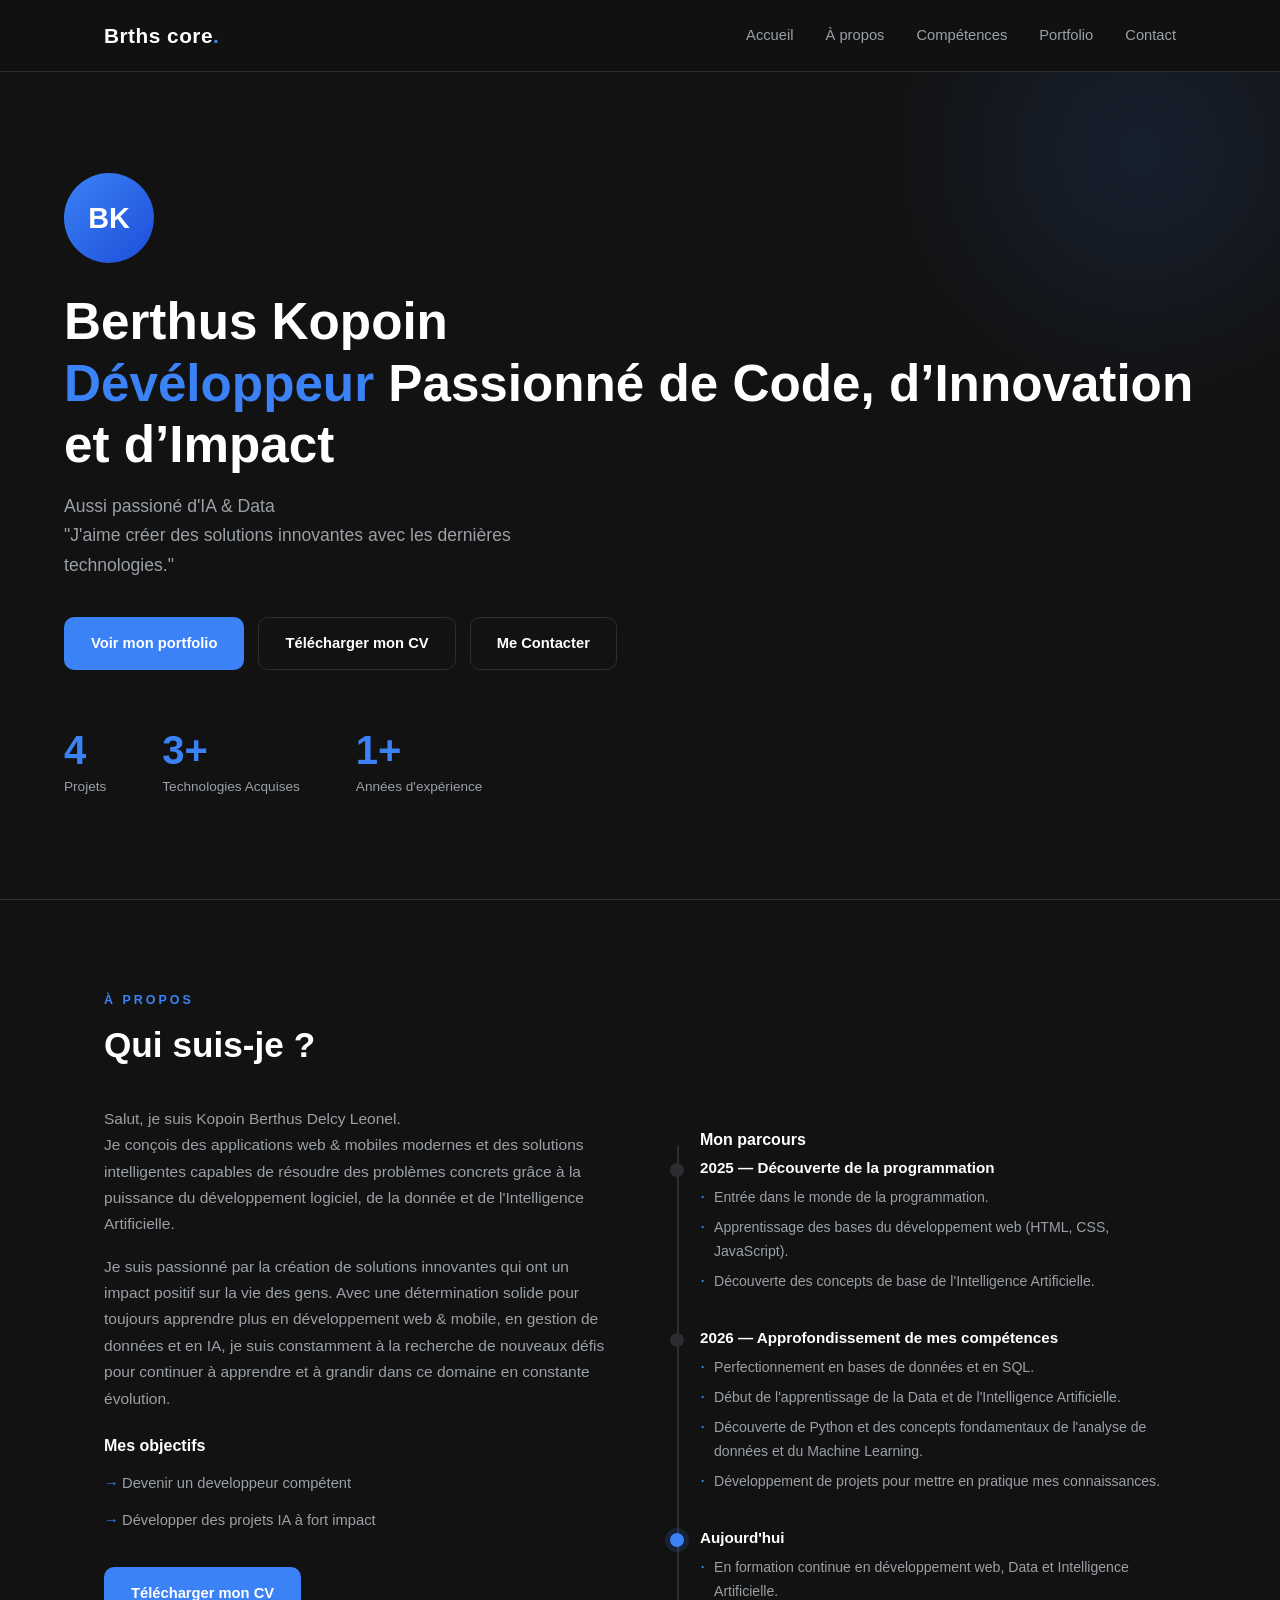
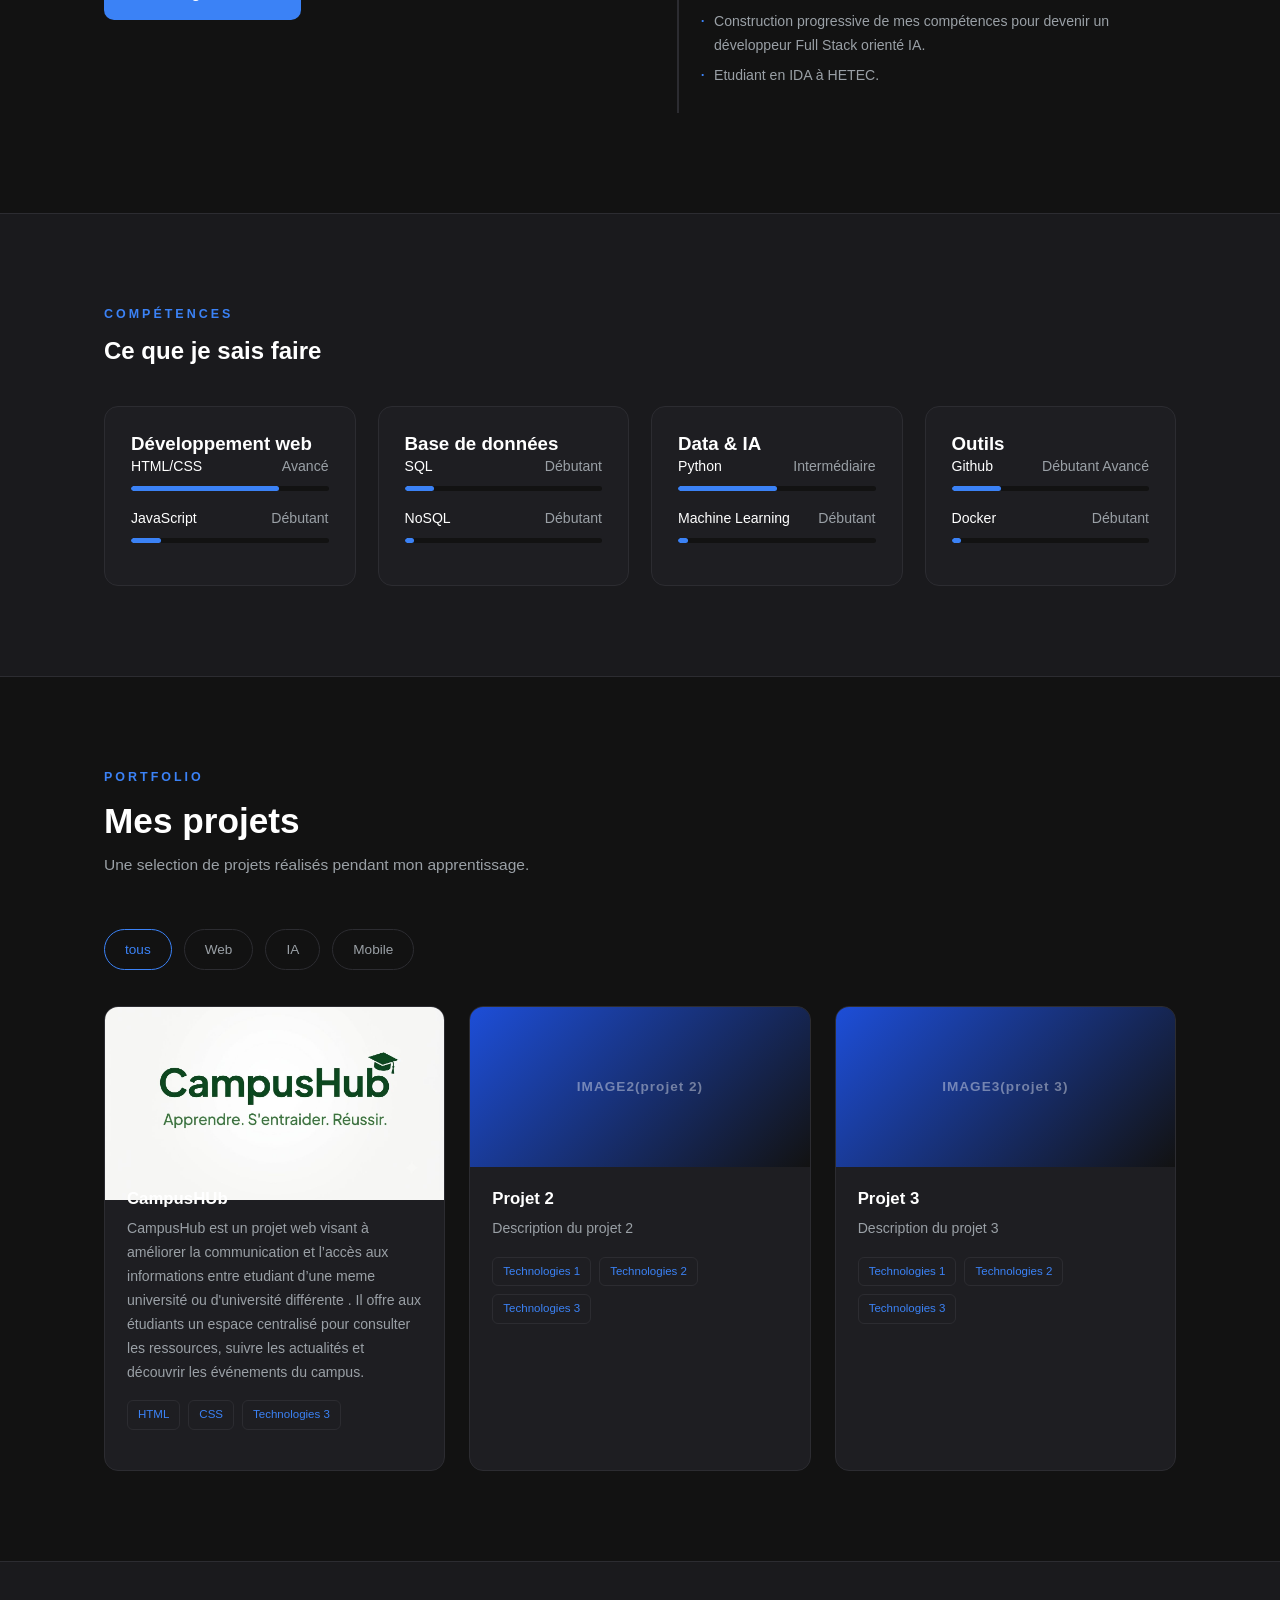
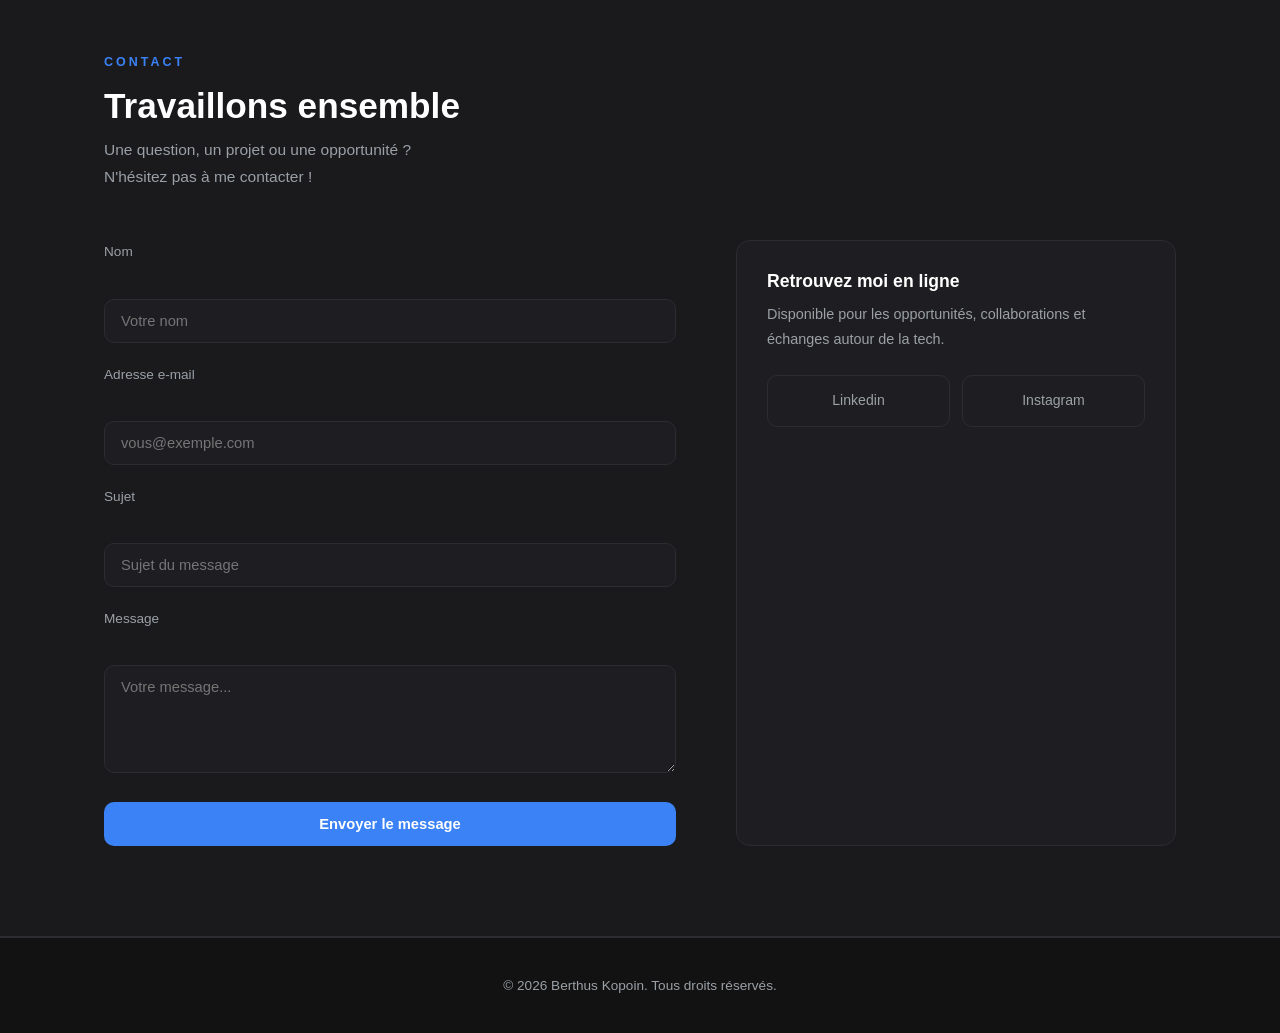
==== commit 40fb2603: "Mise a jour du projet" ====
--- a/index.html
+++ b/index.html
@@ -207,13 +207,13 @@
 
                 <!-- Carte de projet 1 -->
                 <div class="project-card">
-                    <div class="project-img">IMAGE1(projet 1)</div>
+                    <div class="project-img"><img src="image campushub.jpeg"></div>
                     <div class="project-body">
-                        <h3 class="project-name">Projet 1</h3>
-                        <p class="project-desc">Description du projet 1</p>
+                        <h3 class="project-name">CampusHUb</h3>
+                        <p class="project-desc">CampusHub est un projet web visant à améliorer la communication et l’accès aux informations entre etudiant d’une meme université ou d'université différente . Il offre aux étudiants un espace centralisé pour consulter les ressources, suivre les actualités et découvrir les événements du campus.</p>
                         <div class="project-tags">
-                            <span class="tag">Technologies 1</span>
-                            <span class="tag">Technologies 2</span>
+                            <span class="tag">HTML</span>
+                            <span class="tag">CSS</span>
                             <span class="tag">Technologies 3</span>
                         </div>
                     </div>
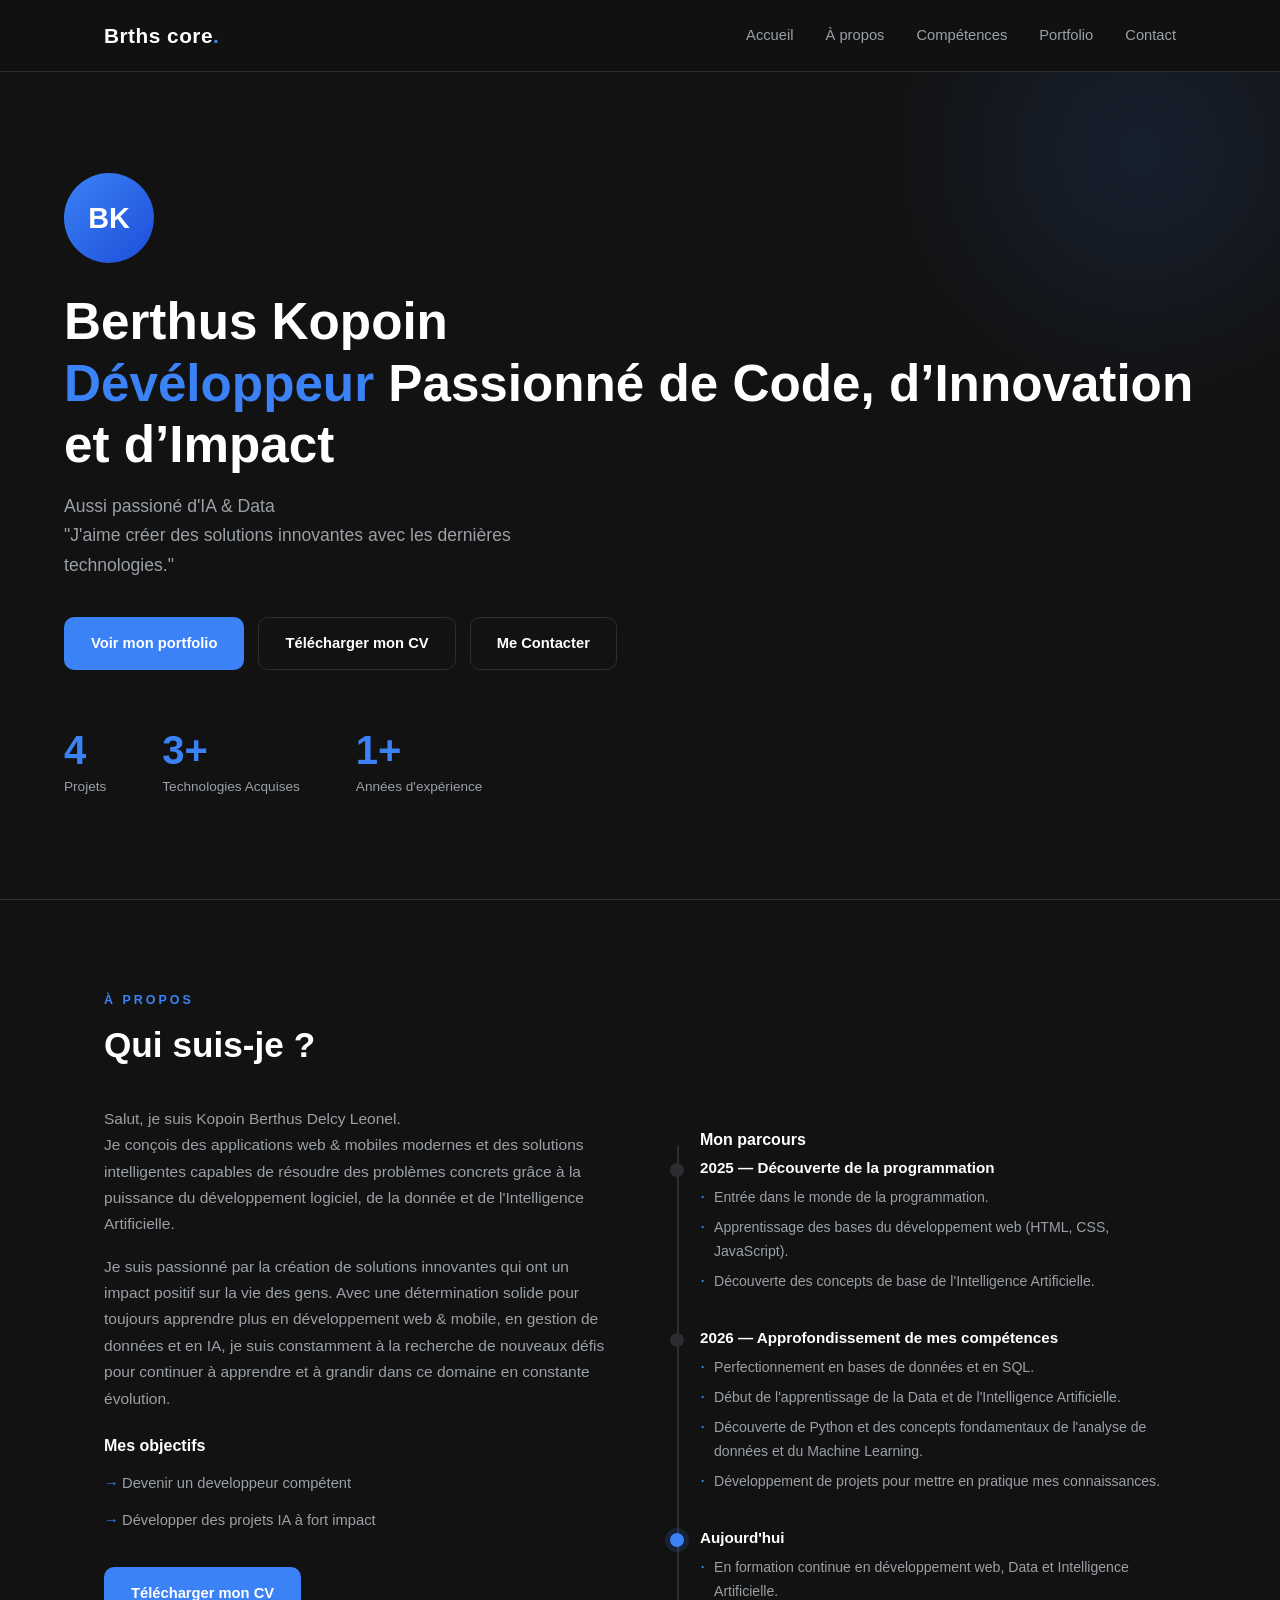
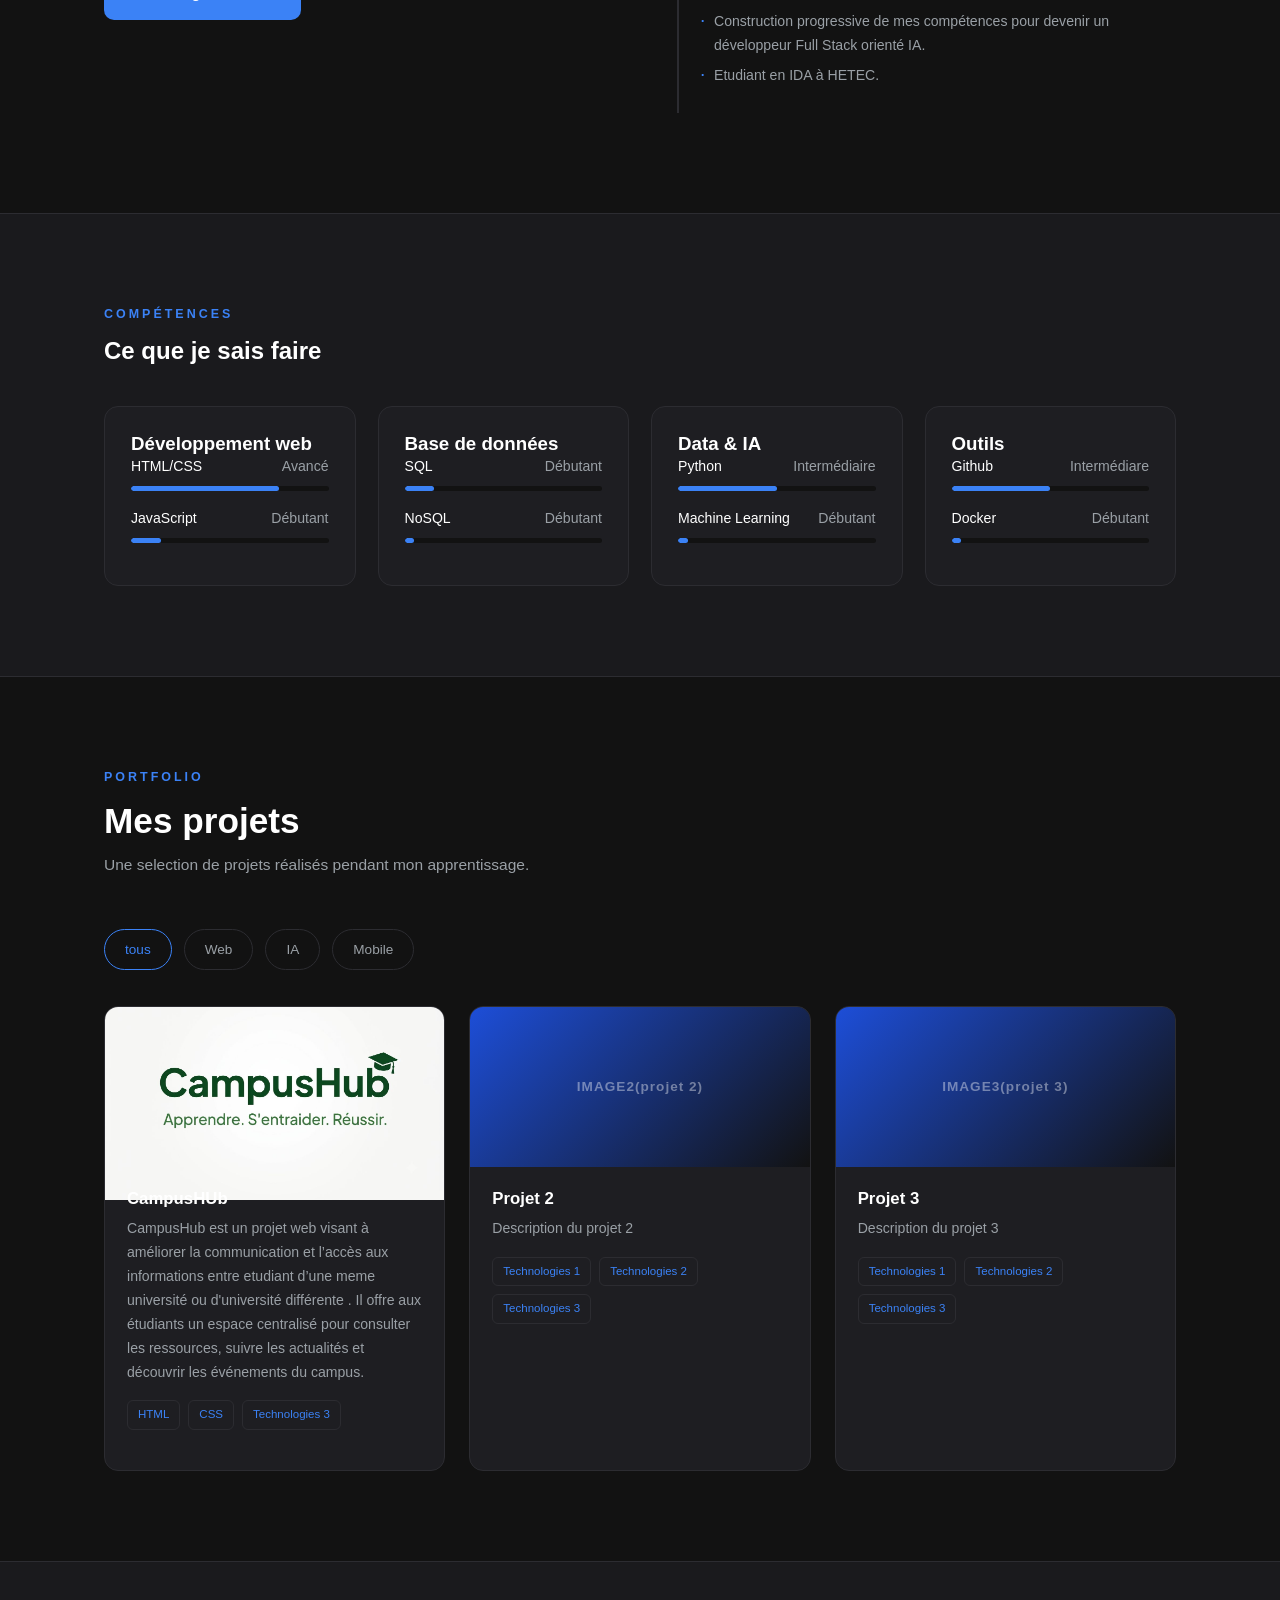
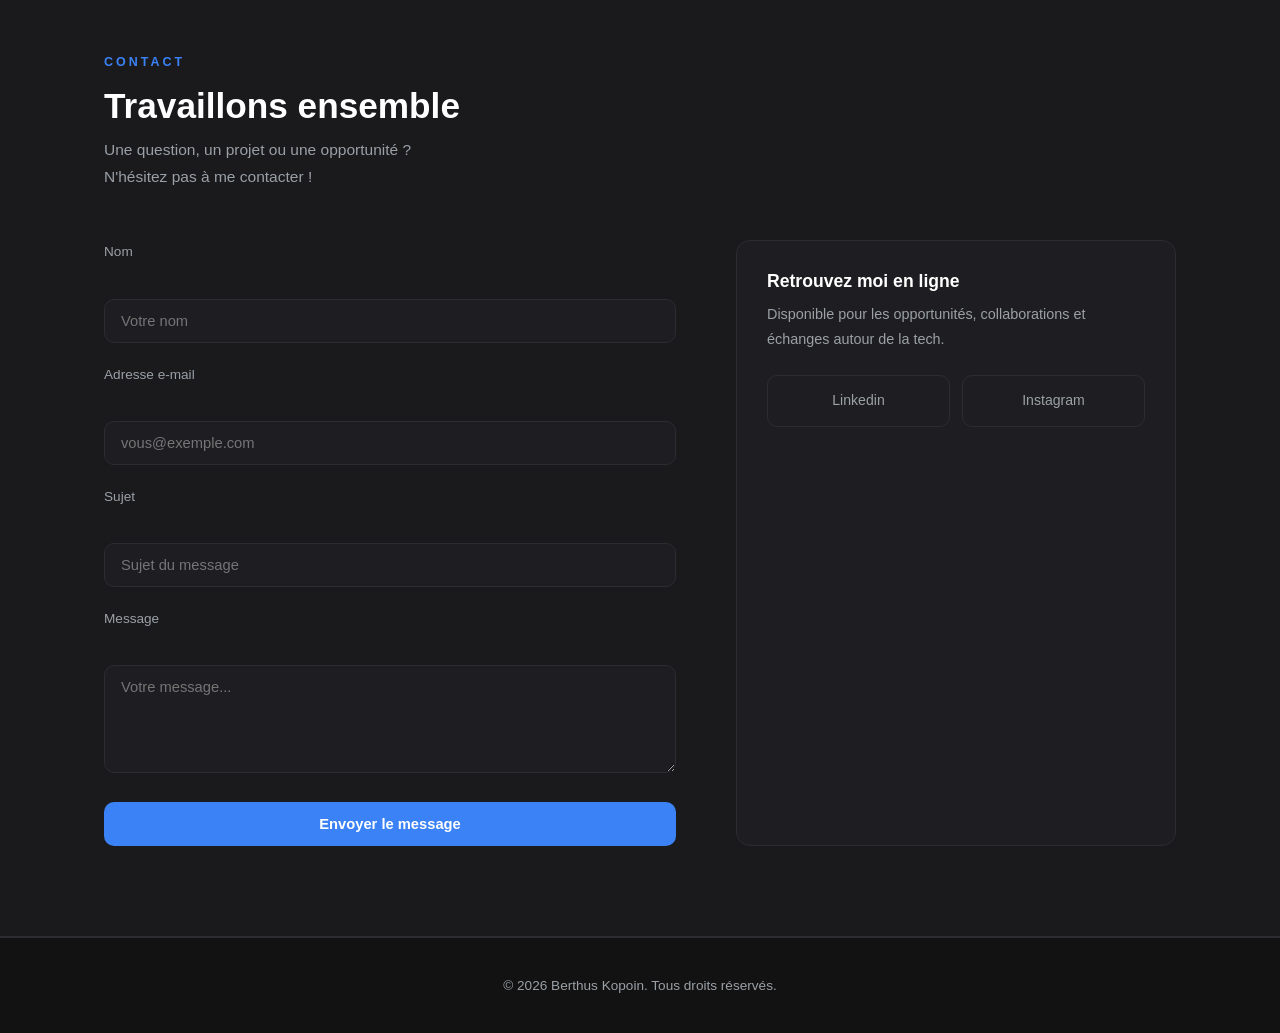
==== commit 7e17fe9d: "Mise ajour Mise a jour de la compétence GitHub" ====
--- a/index.html
+++ b/index.html
@@ -175,9 +175,9 @@
                     <h3>Outils</h3>
                     <div class="skill-row">
                         <span class="skill-name">Github</span>
-                        <span class="skill-level">Débutant Avancé</span>
-                    </div>
-                    <div class="skill-bar"><div class="skill-fill" style="width: 25%"></div></div>
+                        <span class="skill-level">Intermédiare</span>
+                    </div>
+                    <div class="skill-bar"><div class="skill-fill" style="width: 50%"></div></div>
                     <div class="skill-row">
                         <span class="skill-name">Docker</span>
                         <span class="skill-level">Débutant</span>
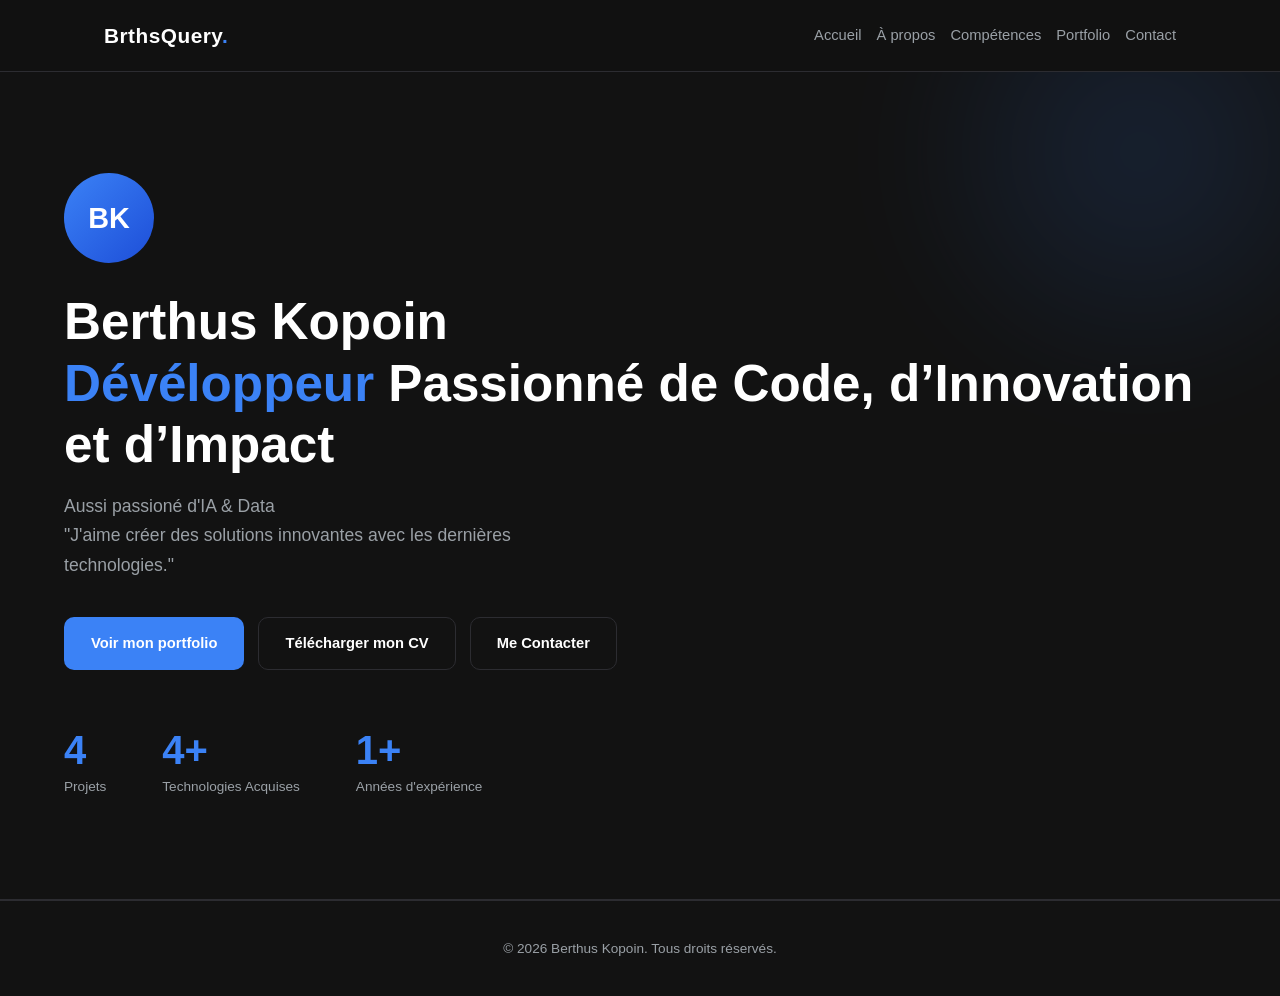
==== commit 9918bed2: "Mise a jour" ====
--- a/index.html
+++ b/index.html
@@ -7,20 +7,22 @@
     <link rel="stylesheet" href="style.css">
     <link rel="preconnect" href="https://fonts.googleapis.com">
     <link rel="preconnect" href="https://fonts.gstatic.com" crossorigin>
-    <link href="https://fonts.googleapis.com/css2?family=Roboto:wght@300;400;500;700&display=swap" rel="stylesheet">
 </head>
 <body>
+    <button class="menu-toggle">
+    ☰
+    </button>
     <!-- Navigation -->
     <header class="navbar">
         <nav class="nav-container">
             <!-- Logo du site -->
-            <div class="logo">Brths core<span class="logo-dot">.</span></div>  
+            <div class="logo">BrthsQuery<span class="logo-dot">.</span></div>  
             <!-- Menu de navigation -->
             <div class="nav-links">
                 <a href="index.html">Accueil</a>
-                <a href="Apropos.html">À propos</a>
-                <a href="Competences.html">Compétences</a>
-                <a href="Portfolio.html">Portfolio</a>
+                <a href="apropos.html">À propos</a>
+                <a href="competences.html">Compétences</a>
+                <a href="portfolio.html">Portfolio</a>
                 <a href="contact.html">Contact</a>
             </div>
         </nav>
@@ -37,7 +39,7 @@
             <!-- Boutons d'action -->
             <div class="hero-buttons">
                 <a class="btn btn-primary" href="Portfolio.html">Voir mon portfolio</a>
-                <a class="btn btn-outline" href="CV.pdf" download>Télécharger mon CV</a>
+                <a class="btn btn-outline" href="cv_berthus.pdf" download>Télécharger mon CV</a>
                 <a class="btn btn-outline" href="contact.html">Me Contacter</a>
             </div>
             <div class="stats">
@@ -46,7 +48,7 @@
                     <div class="stat-label">Projets</div>
                 </div>
                 <div class="stat-item">
-                    <div class="stat-num">3+</div>
+                    <div class="stat-num">4+</div>
                     <div class="stat-label">Technologies Acquises</div>
                 </div>
                 <div class="stat-item">
@@ -56,241 +58,9 @@
             </div>
         </div>
     </section>
-
-    <!-- Contenue de la page À propos -->
-    <section id="apropos" class="section">
-        <div class="section-inner">
-            <span class="eyebrow">À propos</span>
-            <h2 class="section-title">Qui suis-je ?</h2>
-
-            <div class="about-grid">
-                <div class="about-text">
-                    <p>Salut, je suis Kopoin Berthus Delcy Leonel.<br>Je conçois des applications web &amp; mobiles modernes et des solutions intelligentes capables de résoudre des problèmes concrets grâce à la puissance du développement logiciel, de la donnée et de l'Intelligence Artificielle.</p>
-                    <p>Je suis passionné par la création de solutions innovantes qui ont un impact positif sur la vie des gens.
-                        Avec une détermination solide pour toujours apprendre plus en développement web &amp; mobile, en gestion de données et en IA, je suis constamment à la recherche de nouveaux défis pour continuer à apprendre et à grandir dans ce domaine en constante évolution.</p>
-                    
-                    <h3 class="sub-title">Mes objectifs</h3>
-                    <ul class="about-list">
-                        <li>Devenir un developpeur compétent</li>
-                        <li>Développer des projets IA à fort impact</li>
-                    </ul> 
-                    <a href="CV 1 Kopoin Berthus (Reform).pdf" class="btn btn-primary" download>Télécharger mon CV</a> 
-                </div>
-                <div class="timeline">
-                    <h3 class="sub-title">Mon parcours</h3>
-
-                    <div class="tl-item">
-                        <div class="tl-dot"></div>
-                        <div class="tl-body">
-                            <h4>2025 — Découverte de la programmation</h4>
-                            <ul>
-                                <li>Entrée dans le monde de la programmation.</li>
-                                <li>Apprentissage des bases du développement web (HTML, CSS, JavaScript).</li>
-                                <li>Découverte des concepts de base de l'Intelligence Artificielle.</li>
-                            </ul>
-                        </div>
-                    </div>
-
-                    <div class="tl-item">
-                        <div class="tl-dot"></div>
-                        <div class="tl-body">
-                            <h4>2026 — Approfondissement de mes compétences</h4>
-                            <ul>
-                                <li>Perfectionnement en bases de données et en SQL.</li>
-                                <li>Début de l'apprentissage de la Data et de l'Intelligence Artificielle.</li>
-                                <li>Découverte de Python et des concepts fondamentaux de l'analyse de données et du Machine Learning.</li>
-                                <li>Développement de projets pour mettre en pratique mes connaissances.</li>
-                            </ul>
-                        </div>
-                    </div>
-
-                    <div class="tl-item">
-                        <div class="tl-dot tl-dot--active"></div>
-                        <div class="tl-body">
-                            <h4>Aujourd'hui</h4>
-                            <ul>
-                                <li>En formation continue en développement web, Data et Intelligence Artificielle.</li>
-                                <li>Construction progressive de mes compétences pour devenir un développeur Full Stack orienté IA.</li>
-                                <li>Etudiant en IDA à HETEC.</li>
-                            </ul>
-                        </div>
-                    </div>
-                </div>
-            </div>
-        </div>
-    </section>
-
-    <!-- Contenue de la page Compétences -->
-    <section id="competences" class="section section--alt">
-        <div class="section-inner">
-            <span class="eyebrow">Compétences</span>
-            <h2>Ce que je sais faire</h2>
-
-            <!--Contenu de la grille des compétences -->
-            <div class="skills-grid">
-                <!--Carte de compétence web-->
-                <div class="skill-card">
-                    <h3 class="skills-card-title">Développement web</h3>
-                    <div class="skill-row">
-                        <span class="skill-name">HTML/CSS</span>
-                        <span class="skill-level">Avancé</span>
-                    </div>
-                    <div class="skill-bar"><div class="skill-fill" style="width: 75%"></div></div>
-                    <div class="skill-row">
-                        <span class="skill-name">JavaScript</span>
-                        <span class="skill-level">Débutant</span>
-                    </div>   
-                    <div class="skill-bar"><div class="skill-fill" style="width: 15%"></div></div><!--Barre d évolution-->
-                </div>
-                <!--Carte de compétence base de données-->
-                <div class="skill-card">
-                    <h3>Base de données</h3>
-                    <div class="skill-row">
-                        <span class="skill-name">SQL</span>
-                        <span class="skill-level">Débutant</span>
-                    </div>
-                    <div class="skill-bar"><div class="skill-fill" style="width: 15%"></div></div>
-                    <div class="skill-row">
-                        <span class="skill-name">NoSQL</span>
-                        <span class="skill-level">Débutant</span>
-                    </div>
-                    <div class="skill-bar"><div class="skill-fill" style="width: 5%"></div></div>
-                </div>
-                <!--Carte de compétence Data & IA-->
-                <div class="skill-card">
-                    <h3>Data & IA</h3>
-                    <div class="skill-row">
-                        <span class="skill-name">Python</span>
-                        <span class="skill-level">Intermédiaire</span>
-                    </div>
-                    <div class="skill-bar"><div class="skill-fill" style="width: 50%"></div></div>
-                    <div class="skill-row">
-                        <span class="skill-name">Machine Learning</span>
-                        <span class="skill-level">Débutant</span>
-                    </div> 
-                    <div class="skill-bar"><div class="skill-fill" style="width: 5%"></div></div>
-                </div>
-                <!--Carte de compétence Outils-->
-                <div class="skill-card">
-                    <h3>Outils</h3>
-                    <div class="skill-row">
-                        <span class="skill-name">Github</span>
-                        <span class="skill-level">Intermédiare</span>
-                    </div>
-                    <div class="skill-bar"><div class="skill-fill" style="width: 50%"></div></div>
-                    <div class="skill-row">
-                        <span class="skill-name">Docker</span>
-                        <span class="skill-level">Débutant</span>
-                    </div>
-                    <div class="skill-bar"><div class="skill-fill" style="width: 5%"></div></div>
-                </div>
-            </div>
-        </div>
-    </section>
-
-    <!-- Contenue de la page Portfolio/Projets -->
-    <section id="portfolio" class="section">
-        <div class="section-inner">
-            <span class="eyebrow">Portfolio</span>
-            <h2 class="section-title">Mes projets</h2>
-            <p class="section-sub">Une selection de projets réalisés pendant mon apprentissage.</p>
-
-            <div class="filters">
-                <span class="filter-btn active">tous</span>
-                <span class="filter-btn">Web</span>
-                <span class="filter-btn">IA</span>
-                <span class="filter-btn">Mobile</span>
-            </div>
-
-                <!-- Grid des projets -->
-            <div class="projects-grid">
-
-                <!-- Carte de projet 1 -->
-                <div class="project-card">
-                    <div class="project-img"><img src="image campushub.jpeg"></div>
-                    <div class="project-body">
-                        <h3 class="project-name">CampusHUb</h3>
-                        <p class="project-desc">CampusHub est un projet web visant à améliorer la communication et l’accès aux informations entre etudiant d’une meme université ou d'université différente . Il offre aux étudiants un espace centralisé pour consulter les ressources, suivre les actualités et découvrir les événements du campus.</p>
-                        <div class="project-tags">
-                            <span class="tag">HTML</span>
-                            <span class="tag">CSS</span>
-                            <span class="tag">Technologies 3</span>
-                        </div>
-                    </div>
-                </div>
-                <div class="project-card">
-                    <!-- Carte de projet 2 -->
-                    <div class="project-img">IMAGE2(projet 2)</div>
-                    <div class="project-body">
-                        <h3 class="project-name">Projet 2</h3>
-                        <p class="project-desc">Description du projet 2</p>
-                        <div class="project-tags">
-                            <span class="tag">Technologies 1</span>
-                            <span class="tag">Technologies 2</span>
-                            <span class="tag">Technologies 3</span>
-                        </div>
-                    </div>
-                </div>
-                <div class="project-card">
-                    <!-- Carte de projet 3 -->
-                    <div class="project-img">IMAGE3(projet 3)</div>
-                    <div class="project-body">
-                        <h3 class="project-name">Projet 3</h3>
-                        <p class="project-desc">Description du projet 3</p>
-                        <div class="project-tags">
-                            <span class="tag">Technologies 1</span>
-                            <span class="tag">Technologies 2</span>
-                            <span class="tag">Technologies 3</span>
-                        </div>
-                    </div>
-                </div>
-            </div>
-        </div>
-    </section>
-
-    <!-- Contenue de la page Contact -->
-    <section id="contact" class="section section--alt">
-        <div class="section-inner">
-            <span class="eyebrow">Contact</span>
-            <h2 class="section-title">Travaillons ensemble</h2>
-            <p class="section-sub">Une question, un projet ou une opportunité ? <br>N'hésitez pas à me contacter !</p>
-            
-            <!--Grille de contact-->
-            <div class="contact-grid">
-
-                <form class="contact-form">
-                    <div class="form-field">
-                        <label for="nom">Nom</label><br>
-                        <input type="text" id="nom" placeholder="Votre nom">
-                    </div>
-                    <div class="form-field">
-                        <label for="email">Adresse e-mail</label><br>
-                        <input type="email" id="email" placeholder="vous@exemple.com">
-                    </div>
-                    <div class="form-field">
-                        <label for="sujet">Sujet</label><br>
-                        <input type="text" id="sujet" placeholder="Sujet du message">
-                    </div>
-                    <div class="form-field">
-                        <label for="message">Message</label><br>
-                        <textarea id="message" rows="5" placeholder="Votre message..."></textarea>
-                    </div>
-                    <button type="submit" class="btn btn-primary">Envoyer le message</button>
-                </form>
-
-                <div class="contact-side">
-                    <h3>Retrouvez moi en ligne</h3>
-                    <p>Disponible pour les opportunités, collaborations et échanges autour de la tech.</p>
-                    <div class="socials">
-                        <a class="social-btn" href="https://www.linkedin.com/in/berthus-delcy-leonel-kopoin-03b8153b3" target="_blank">Linkedin</a>
-                        <a class="social-btn" href="https://www.instagram.com/berthuskopoin" target="_blank">Instagram</a>
-                    </div>
-                </div>
-            </div>
-        </div> 
-    </section>
     <footer class="footer">
         <p>&copy; 2026 Berthus Kopoin. Tous droits réservés.</p>
     </footer>
+    <script src="mon script.js"></script>
 </body>
 </html>
--- a/style.css
+++ b/style.css
@@ -88,10 +88,124 @@
 }
 
 /* Liens du menu */
-.nav-links {
-  display: flex;
-  gap: 32px;
-}
+.nav-links{
+    display:flex;
+    gap:15px;
+}
+
+/* ==========================
+   MENU HAMBURGER
+========================== */
+
+.menu-toggle{
+
+    display:none;
+    position:fixed;
+    top:20px;
+    right:20px;
+    width:50px;
+    height:50px;
+
+    border:none;
+    border-radius:12px;
+
+    background:rgba(30,30,34,.95);
+    backdrop-filter:blur(15px);
+
+    color:#fff;
+    font-size:24px;
+    cursor:pointer;
+
+    z-index:10000;
+
+    border:1px solid var(--border);
+
+    transition:.3s;
+}
+
+.menu-toggle:hover{
+
+    border-color:var(--blue);
+    color:var(--blue);
+
+}
+
+
+
+/* ==========================
+   MOBILE
+========================== */
+
+@media(max-width:768px){
+
+    .menu-toggle{
+
+        display:flex;
+        justify-content:center;
+        align-items:center;
+
+    }
+
+
+    .nav-links{
+
+        position:fixed;
+
+        top:80px;
+        right:20px;
+
+        width:220px;
+
+        display:none;
+        flex-direction:column;
+
+        background:rgba(30,30,34,.97);
+
+        backdrop-filter:blur(20px);
+
+        border:1px solid var(--border);
+
+        border-radius:16px;
+
+        padding:15px;
+
+        gap:5px;
+
+        z-index:9999;
+
+        box-shadow:0 20px 60px rgba(0,0,0,.45);
+
+    }
+
+
+    .nav-links.active{
+
+        display:flex;
+
+    }
+
+
+    .nav-links a{
+
+        padding:12px 15px;
+
+        border-radius:10px;
+
+        transition:.3s;
+
+    }
+
+
+    .nav-links a:hover{
+
+        background:rgba(59,130,246,.12);
+
+        color:var(--blue);
+
+    }
+
+}
+
 
 .nav-links a {
   font-size: 0.92rem;
@@ -1523,3 +1637,420 @@
   .contact-grid-full { grid-template-columns: 1fr; gap: 40px; }
   .methodes-grid { grid-template-columns: 1fr; }
 }
+
+/* ==========================================================
+   RESPONSIVE COMPLET PORTFOLIO
+   Mobile + Tablette
+========================================================== */
+
+
+/* ===========================
+   TABLETTE (max-width: 1024px)
+=========================== */
+
+@media (max-width:1024px){
+
+    .section-inner{
+        padding:70px 4%;
+    }
+
+
+    /* HERO */
+
+    .hero-title{
+        font-size:2.7rem;
+    }
+
+
+    .hero-role{
+        max-width:100%;
+    }
+
+
+    /* GRILLES */
+
+    .about-grid,
+    .presentation-grid,
+    .contact-grid,
+    .contact-grid-full{
+
+        grid-template-columns:1fr;
+        gap:40px;
+    }
+
+
+    .skills-grid{
+        grid-template-columns:repeat(2,1fr);
+    }
+
+
+    .projects-grid{
+        grid-template-columns:repeat(2,1fr);
+    }
+
+
+    .project-card-full-inner{
+
+        grid-template-columns:1fr;
+    }
+
+
+    .project-card-img{
+
+        min-height:220px;
+    }
+
+
+    /* A PROPOS */
+
+    .apropos-hero-content{
+
+        grid-template-columns:1fr;
+        text-align:center;
+    }
+
+
+    .apropos-avatar{
+
+        margin:auto;
+    }
+
+
+    .hero-tags{
+
+        justify-content:center;
+    }
+
+
+    /* NAV */
+
+    .nav-container{
+
+        padding:18px 4%;
+    }
+
+
+    .nav-links{
+
+        gap:20px;
+    }
+
+}
+
+
+
+
+/* ===========================
+   MOBILE (max-width:768px)
+=========================== */
+
+@media(max-width:768px){
+
+
+    body{
+
+        overflow-x:hidden;
+    }
+
+
+    /* GLOBAL */
+
+    .section-inner{
+
+        padding:60px 5%;
+    }
+
+
+    .section-title{
+
+        font-size:1.8rem;
+    }
+
+
+    .section-sub{
+
+        margin-bottom:30px;
+    }
+
+
+
+    /* NAVBAR */
+
+    .navbar{
+
+        position:sticky;
+    }
+
+
+    .nav-container{
+
+        padding:15px 5%;
+    }
+
+
+    .logo{
+
+        font-size:1.1rem;
+    }
+
+
+    .nav-links{
+
+        display:none;
+    }
+
+
+
+    /* HERO */
+
+    .section-hero{
+
+        min-height:auto;
+        padding:100px 5% 70px;
+    }
+
+
+    .hero-title{
+
+        font-size:2rem;
+        line-height:1.2;
+    }
+
+
+    .hero-role{
+
+        font-size:.95rem;
+    }
+
+
+    .avatar{
+
+        width:75px;
+        height:75px;
+        font-size:1.5rem;
+    }
+
+
+
+    /* BOUTONS */
+
+    .hero-buttons{
+
+        flex-direction:column;
+        width:100%;
+    }
+
+
+    .btn{
+
+        width:100%;
+        text-align:center;
+    }
+
+
+
+    /* STATS */
+
+    .stats{
+
+        flex-direction:column;
+        gap:25px;
+    }
+
+
+    .stat-num{
+
+        font-size:2rem;
+    }
+
+
+
+    /* COMPETENCES */
+
+    .skills-grid{
+
+        grid-template-columns:1fr;
+    }
+
+
+    .skill-card{
+
+        padding:22px;
+    }
+
+
+
+    /* PROJETS */
+
+    .projects-grid{
+
+        grid-template-columns:1fr;
+    }
+
+
+    .project-card{
+
+        width:100%;
+    }
+
+
+    .project-body{
+
+        padding:18px;
+    }
+
+
+
+    /* PAGE PORTFOLIO DETAIL */
+
+    .project-card-info{
+
+        padding:22px;
+    }
+
+
+    .project-meta-row{
+
+        flex-direction:column;
+        gap:4px;
+    }
+
+
+    .project-meta-label{
+
+        min-width:auto;
+    }
+
+
+
+    /* A PROPOS */
+
+    .apropos-hero{
+
+        min-height:auto;
+        padding:80px 5%;
+    }
+
+
+    .apropos-avatar{
+
+        width:120px;
+        height:120px;
+        font-size:2rem;
+    }
+
+
+    .apropos-hero-text h1{
+
+        font-size:2rem;
+    }
+
+
+    .presentation-grid{
+
+        grid-template-columns:1fr;
+    }
+
+
+
+    /* TIMELINE */
+
+    .timeline{
+
+        padding-left:25px;
+    }
+
+
+    .timeline-full{
+
+        padding-left:30px;
+    }
+
+
+
+    /* OBJECTIFS */
+
+    .objectifs-grid,
+    .valeurs-grid,
+    .methodes-grid{
+
+        grid-template-columns:1fr;
+    }
+
+
+
+    /* CONTACT */
+
+    .contact-side{
+
+        padding:20px;
+    }
+
+
+    .socials{
+
+        grid-template-columns:1fr;
+    }
+
+
+    .contact-grid-full{
+
+        gap:30px;
+    }
+
+
+
+    /* CTA */
+
+    .cta-section{
+
+        padding:35px 20px;
+    }
+
+
+    .cta-section h2{
+
+        font-size:1.5rem;
+    }
+
+
+}
+
+
+
+/* ===========================
+   PETITS TELEPHONES
+   (max-width:400px)
+=========================== */
+
+@media(max-width:400px){
+
+
+    .hero-title{
+
+        font-size:1.7rem;
+    }
+
+
+    .section-title{
+
+        font-size:1.5rem;
+    }
+
+
+    .hero-buttons{
+
+        gap:10px;
+    }
+
+
+    .skill-card,
+    .project-body{
+
+        padding:16px;
+    }
+
+    .stat-num{
+        font-size:1.7rem;
+    }
+}
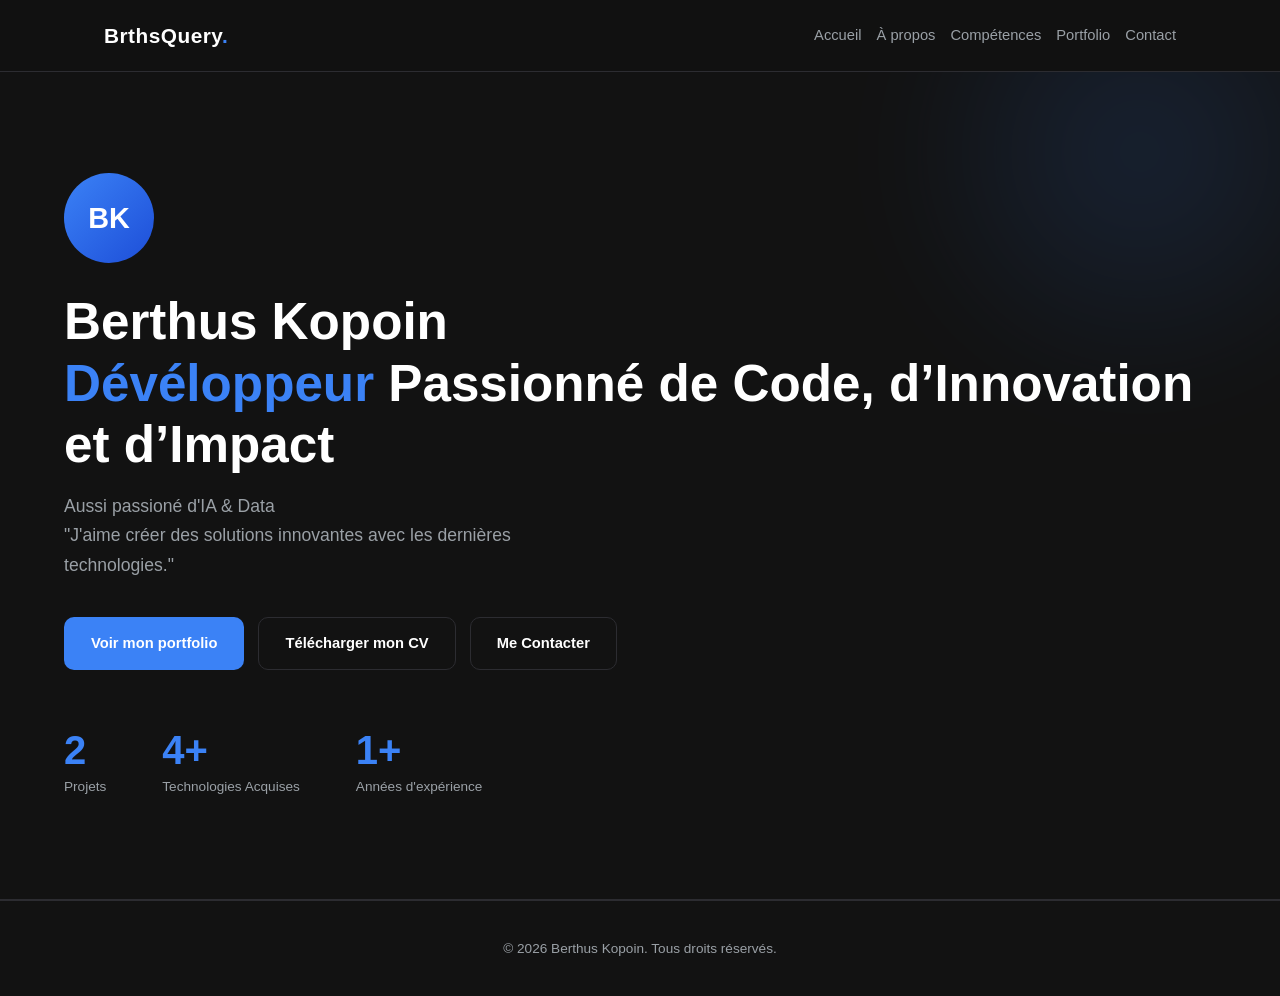
==== commit 344d0e14: "Version deployable C est la premier version de mon portfolio que je vais deployer" ====
--- a/index.html
+++ b/index.html
@@ -4,7 +4,7 @@
     <meta charset="UTF-8">
     <meta name="viewport" content="width=device-width, initial-scale=1.0">
     <title>Berthus Kopoin - Portfolio</title>
-    <link rel="stylesheet" href="style.css">
+    <link rel="stylesheet" href="style2.css">
     <link rel="preconnect" href="https://fonts.googleapis.com">
     <link rel="preconnect" href="https://fonts.gstatic.com" crossorigin>
 </head>
@@ -38,13 +38,13 @@
             <p class="hero-role">Aussi passioné d'IA &amp; Data <br>"J'aime créer des solutions innovantes avec les dernières technologies."</p>
             <!-- Boutons d'action -->
             <div class="hero-buttons">
-                <a class="btn btn-primary" href="Portfolio.html">Voir mon portfolio</a>
+                <a class="btn btn-primary" href="portfolio.html">Voir mon portfolio</a>
                 <a class="btn btn-outline" href="cv_berthus.pdf" download>Télécharger mon CV</a>
                 <a class="btn btn-outline" href="contact.html">Me Contacter</a>
             </div>
             <div class="stats">
                 <div class="stat-item">
-                    <div class="stat-num">4</div>
+                    <div class="stat-num">2</div>
                     <div class="stat-label">Projets</div>
                 </div>
                 <div class="stat-item">
--- a/style2.css
+++ b/style2.css
@@ -0,0 +1,1813 @@
+/* =============================================
+   style.css — Portfolio Berthus Kopoin
+   ============================================= */
+
+/* ---- Variables ---- */
+:root {
+  --bg:        #121212;
+  --bg-alt:    #1a1a1d;
+  --card:      #1e1e22;
+  --border:    #2c2c31;
+  --white:     #ffffff;
+  --muted:     #9aa0a6;
+  --blue:      #3B82F6;
+  --blue-glow: rgba(59, 130, 246, 0.15);
+  --radius:    14px;
+  --transition: .25s ease;
+}
+
+/* ---- Reset de base ---- */
+*, *::before, *::after {
+  margin: 0;
+  padding: 0;
+  box-sizing: border-box;
+}
+
+html {
+  scroll-behavior: smooth;
+}
+
+body {
+  background-color: var(--bg);
+  color: var(--white);
+  font-family: 'Inter', sans-serif;
+  font-size: 16px;
+  line-height: 1.7;
+}
+
+h1, h2, h3, h4 {
+  font-family: 'Poppins', sans-serif;
+  line-height: 1.2;
+}
+
+a {
+  text-decoration: none;
+  color: inherit;
+}
+
+ul {
+  list-style: none;
+}
+
+img {
+  max-width: 100%;
+  display: block;
+}
+
+/* =============================================
+   NAVBAR
+   ============================================= */
+.navbar {
+  position: sticky;
+  top: 0;
+  z-index: 100;
+  background: rgba(18, 18, 18, 0.75);
+  backdrop-filter: blur(14px);
+  border-bottom: 1px solid var(--border);
+}
+
+.nav-container {
+  max-width: 1200px;
+  margin: 0 auto;
+  padding: 18px 5%;
+  display: flex;
+  align-items: center;
+  justify-content: space-between;
+}
+
+/* Logo */
+.logo {
+  font-family: 'Poppins', sans-serif;
+  font-weight: 800;
+  font-size: 1.3rem;
+  letter-spacing: 0.5px;
+}
+
+.logo-dot {
+  color: var(--blue);
+}
+
+/* Liens du menu */
+.nav-links {
+    display: flex;
+    gap: 15px;
+}
+
+.nav-links a {
+  font-size: 0.92rem;
+  font-weight: 500;
+  color: var(--muted);
+  transition: color var(--transition);
+  position: relative;
+}
+
+.nav-links a::after {
+  content: '';
+  position: absolute;
+  left: 0;
+  bottom: -4px;
+  width: 0;
+  height: 2px;
+  background: var(--blue);
+  transition: width var(--transition);
+}
+
+.nav-links a:hover {
+  color: var(--white);
+}
+
+.nav-links a:hover::after {
+  width: 100%;
+}
+
+/* ==========================
+   MENU HAMBURGER
+========================== */
+.menu-toggle {
+    display: none;
+    position: fixed;
+    top: 20px;
+    right: 20px;
+    width: 50px;
+    height: 50px;
+    border: none;
+    border-radius: 12px;
+    background: rgba(30, 30, 34, .95);
+    backdrop-filter: blur(15px);
+    color: #fff;
+    font-size: 24px;
+    cursor: pointer;
+    z-index: 10000;
+    border: 1px solid var(--border);
+    transition: .3s;
+}
+
+.menu-toggle:hover {
+    border-color: var(--blue);
+    color: var(--blue);
+}
+
+/* =============================================
+   SECTIONS — structure commune
+   ============================================= */
+.section {
+  border-bottom: 1px solid var(--border);
+}
+
+.section--alt {
+  background: var(--bg-alt);
+}
+
+.section-inner {
+  max-width: 1200px;
+  margin: 0 auto;
+  padding: 90px 5%;
+}
+
+/* Eyebrow (label au-dessus du titre) */
+.eyebrow {
+  display: block;
+  font-size: 0.78rem;
+  font-weight: 600;
+  color: var(--blue);
+  letter-spacing: 3px;
+  text-transform: uppercase;
+  margin-bottom: 12px;
+}
+
+/* Titres de section */
+.section-title {
+  font-size: 2.2rem;
+  font-weight: 700;
+  margin-bottom: 10px;
+}
+
+.section-sub {
+  color: var(--muted);
+  font-size: 0.97rem;
+  max-width: 520px;
+  margin-bottom: 50px;
+}
+
+.sub-title {
+  font-size: 1rem;
+  font-weight: 600;
+  margin: 24px 0 10px;
+  color: var(--white);
+}
+
+/* =============================================
+   HERO
+   ============================================= */
+.section-hero {
+  min-height: 92vh;
+  display: flex;
+  align-items: center;
+  padding: 0 5%;
+  position: relative;
+  overflow: hidden;
+  border-bottom: 1px solid var(--border);
+}
+
+/* Halo lumineux derrière le hero */
+.section-hero::before {
+  content: '';
+  position: absolute;
+  top: -180px;
+  right: -120px;
+  width: 520px;
+  height: 520px;
+  background: radial-gradient(circle, var(--blue) 0%, transparent 70%);
+  opacity: 0.15;
+  filter: blur(50px);
+  pointer-events: none;
+}
+
+.hero-content {
+  max-width: 1200px;
+  margin: 0 auto;
+  width: 100%;
+  position: relative;
+  z-index: 1;
+}
+
+/* Avatar initiales */
+.avatar {
+  width: 90px;
+  height: 90px;
+  border-radius: 50%;
+  background: linear-gradient(135deg, var(--blue), #1d4ed8);
+  display: flex;
+  align-items: center;
+  justify-content: center;
+  font-family: 'Poppins', sans-serif;
+  font-weight: 800;
+  font-size: 1.8rem;
+  color: var(--white);
+  margin-bottom: 28px;
+}
+
+.hero-title {
+  font-size: 3.2rem;
+  font-weight: 800;
+  margin-bottom: 16px;
+}
+
+.hero-accent {
+  color: var(--blue);
+}
+
+.hero-role {
+  color: var(--muted);
+  font-size: 1.1rem;
+  max-width: 540px;
+  margin-bottom: 36px;
+}
+
+/* Boutons */
+.hero-buttons {
+  display: flex;
+  gap: 14px;
+  flex-wrap: wrap;
+  margin-bottom: 60px;
+}
+
+/* =============================================
+   BOUTONS
+   ============================================= */
+.btn {
+  display: inline-block;
+  padding: 13px 26px;
+  border-radius: 10px;
+  font-family: 'Inter', sans-serif;
+  font-weight: 600;
+  font-size: 0.92rem;
+  cursor: pointer;
+  transition: transform var(--transition), background var(--transition), border-color var(--transition), color var(--transition);
+  border: 1px solid transparent;
+}
+
+.btn-primary {
+  background: var(--blue);
+  color: var(--white);
+}
+
+.btn-primary:hover {
+  background: #2563eb;
+  transform: translateY(-2px);
+}
+
+.btn-outline {
+  background: transparent;
+  border-color: var(--border);
+  color: var(--white);
+}
+
+.btn-outline:hover {
+  border-color: var(--blue);
+  color: var(--blue);
+  transform: translateY(-2px);
+}
+
+/* =============================================
+   STATISTIQUES (hero)
+   ============================================= */
+.stats {
+  display: flex;
+  gap: 56px;
+  flex-wrap: wrap;
+}
+
+.stat-num {
+  font-family: 'Poppins', sans-serif;
+  font-size: 2.5rem;
+  font-weight: 800;
+  color: var(--blue);
+  line-height: 1;
+}
+
+.stat-label {
+  color: var(--muted);
+  font-size: 0.85rem;
+  margin-top: 5px;
+}
+
+/* =============================================
+   À PROPOS
+   ============================================= */
+.about-grid {
+  display: grid;
+  grid-template-columns: 1fr 1fr;
+  gap: 60px;
+  margin-top: 40px;
+}
+
+.about-text p {
+  color: var(--muted);
+  margin-bottom: 16px;
+  font-size: 0.97rem;
+}
+
+.about-list {
+  color: var(--muted);
+  font-size: 0.92rem;
+  margin-bottom: 28px;
+}
+
+.about-list li {
+  padding: 6px 0;
+  padding-left: 18px;
+  position: relative;
+}
+
+.about-list li::before {
+  content: '→';
+  position: absolute;
+  left: 0;
+  color: var(--blue);
+}
+
+/* Timeline */
+.timeline {
+  position: relative;
+  padding-left: 30px;
+}
+
+.timeline::before {
+  content: '';
+  position: absolute;
+  left: 7px;
+  top: 40px;
+  bottom: 10px;
+  width: 2px;
+  background: var(--border);
+}
+
+.tl-item {
+  position: relative;
+  margin-bottom: 32px;
+}
+
+.tl-dot {
+  position: absolute;
+  left: -30px;
+  top: 4px;
+  width: 14px;
+  height: 14px;
+  border-radius: 50%;
+  background: var(--border);
+  border: 2px solid var(--border);
+}
+
+.tl-dot--active {
+  background: var(--blue);
+  border-color: var(--blue);
+  box-shadow: 0 0 0 5px var(--blue-glow);
+}
+
+.tl-body h4 {
+  font-size: 0.95rem;
+  margin-bottom: 6px;
+  font-family: 'Poppins', sans-serif;
+}
+
+.tl-body ul {
+  color: var(--muted);
+  font-size: 0.88rem;
+}
+
+.tl-body ul li {
+  padding: 3px 0;
+  padding-left: 14px;
+  position: relative;
+}
+
+.tl-body ul li::before {
+  content: '·';
+  position: absolute;
+  left: 0;
+  color: var(--blue);
+  font-size: 1.2rem;
+  line-height: 1;
+}
+
+/* =============================================
+   COMPÉTENCES
+   ============================================= */
+.skills-grid {
+  display: grid;
+  grid-template-columns: repeat(auto-fit, minmax(250px, 1fr));
+  gap: 22px;
+  margin-top: 40px;
+}
+
+.skill-card {
+  background: var(--card);
+  border: 1px solid var(--border);
+  border-radius: var(--radius);
+  padding: 26px;
+  transition: transform var(--transition), border-color var(--transition);
+}
+
+.skill-card:hover {
+  transform: translateY(-5px);
+  border-color: var(--blue);
+}
+
+.skill-card-title {
+  font-size: 1rem;
+  font-weight: 600;
+  margin-bottom: 20px;
+  display: flex;
+  align-items: center;
+  gap: 10px;
+}
+
+.skill-card-title::before {
+  content: '';
+  width: 8px;
+  height: 8px;
+  border-radius: 2px;
+  background: var(--blue);
+  flex-shrink: 0;
+}
+
+.skill-row {
+  display: flex;
+  justify-content: space-between;
+  font-size: 0.88rem;
+  margin-bottom: 7px;
+}
+
+.skill-name {
+  color: var(--white);
+}
+
+.skill-level {
+  color: var(--muted);
+}
+
+.skill-bar {
+  height: 5px;
+  background: var(--bg);
+  border-radius: 3px;
+  overflow: hidden;
+  margin-bottom: 16px;
+}
+
+.skill-fill {
+  height: 100%;
+  background: var(--blue);
+  border-radius: 3px;
+}
+
+/* =============================================
+   PORTFOLIO
+   ============================================= */
+.filters {
+  display: flex;
+  gap: 12px;
+  flex-wrap: wrap;
+  margin-bottom: 36px;
+}
+
+.filter-btn {
+  padding: 8px 20px;
+  border: 1px solid var(--border);
+  border-radius: 30px;
+  font-size: 0.85rem;
+  color: var(--muted);
+  cursor: pointer;
+  transition: border-color var(--transition), color var(--transition);
+}
+
+.filter-btn:hover,
+.filter-btn.active {
+  border-color: var(--blue);
+  color: var(--blue);
+}
+
+.projects-grid {
+  display: grid;
+  grid-template-columns: repeat(auto-fit, minmax(290px, 1fr));
+  gap: 24px;
+}
+
+.project-card {
+  background: var(--card);
+  border: 1px solid var(--border);
+  border-radius: var(--radius);
+  overflow: hidden;
+  transition: transform var(--transition), border-color var(--transition);
+}
+
+.project-card:hover {
+  transform: translateY(-6px);
+  border-color: var(--blue);
+}
+
+/* Placeholder image du projet */
+.project-img {
+  height: 160px;
+  background: linear-gradient(135deg, #1d4ed8 0%, #121212 100%);
+  display: flex;
+  align-items: center;
+  justify-content: center;
+  font-family: 'Poppins', sans-serif;
+  font-size: 0.85rem;
+  font-weight: 600;
+  color: rgba(255, 255, 255, 0.4);
+  letter-spacing: 1px;
+}
+
+.project-body {
+  padding: 22px;
+}
+
+.project-name {
+  font-size: 1.05rem;
+  margin-bottom: 8px;
+}
+
+.project-desc {
+  color: var(--muted);
+  font-size: 0.88rem;
+  margin-bottom: 16px;
+}
+
+.project-tags {
+  display: flex;
+  gap: 8px;
+  flex-wrap: wrap;
+  margin-bottom: 18px;
+}
+
+.tag {
+  font-size: 0.72rem;
+  padding: 4px 10px;
+  border: 1px solid var(--border);
+  border-radius: 6px;
+  color: var(--blue);
+}
+
+.project-links {
+  display: flex;
+  gap: 20px;
+  font-size: 0.85rem;
+}
+
+.project-links a {
+  color: var(--muted);
+  transition: color var(--transition);
+}
+
+.project-links a:hover {
+  color: var(--blue);
+}
+
+/* =============================================
+   CONTACT
+   ============================================= */
+.contact-grid {
+  display: grid;
+  grid-template-columns: 1.3fr 1fr;
+  gap: 60px;
+  margin-top: 40px;
+}
+
+.contact-form {
+  display: flex;
+  flex-direction: column;
+  gap: 0;
+}
+
+.form-field {
+  margin-bottom: 20px;
+}
+
+.form-field label {
+  display: block;
+  font-size: 0.85rem;
+  color: var(--muted);
+  margin-bottom: 8px;
+}
+
+.form-field input,
+.form-field textarea {
+  width: 100%;
+  background: var(--card);
+  border: 1px solid var(--border);
+  border-radius: 10px;
+  padding: 13px 16px;
+  color: var(--white);
+  font-family: 'Inter', sans-serif;
+  font-size: 0.92rem;
+  transition: border-color var(--transition);
+  resize: vertical;
+}
+
+.form-field input:focus,
+.form-field textarea:focus {
+  outline: none;
+  border-color: var(--blue);
+}
+
+/* Côté réseaux sociaux */
+.contact-side {
+  background: var(--card);
+  border: 1px solid var(--border);
+  border-radius: var(--radius);
+  padding: 30px;
+}
+
+.contact-side h3 {
+  font-size: 1.1rem;
+  margin-bottom: 10px;
+}
+
+.contact-side p {
+  color: var(--muted);
+  font-size: 0.9rem;
+  margin-bottom: 24px;
+}
+
+.socials {
+  display: grid;
+  grid-template-columns: 1fr 1fr;
+  gap: 12px;
+}
+
+.social-btn {
+  border: 1px solid var(--border);
+  border-radius: 10px;
+  padding: 13px;
+  text-align: center;
+  font-size: 0.88rem;
+  color: var(--muted);
+  transition: border-color var(--transition), color var(--transition);
+}
+
+.social-btn:hover {
+  border-color: var(--blue);
+  color: var(--blue);
+}
+
+/* =============================================
+   FOOTER
+   ============================================= */
+.footer {
+  padding: 36px 5%;
+  text-align: center;
+  color: var(--muted);
+  font-size: 0.85rem;
+  border-top: 1px solid var(--border);
+}
+
+/* =============================================
+   À PROPOS — PAGE COMPLÈTE (apropos.html)
+   ============================================= */
+
+/* Hero spécifique à la page À propos */
+.apropos-hero {
+  min-height: 55vh;
+  display: flex;
+  align-items: center;
+  padding: 0 5%;
+  position: relative;
+  overflow: hidden;
+  border-bottom: 1px solid var(--border);
+}
+
+.apropos-hero::before {
+  content: '';
+  position: absolute;
+  top: -150px; left: -100px;
+  width: 500px; height: 500px;
+  background: radial-gradient(circle, var(--blue) 0%, transparent 70%);
+  opacity: 0.12;
+  filter: blur(60px);
+  pointer-events: none;
+}
+
+.apropos-hero-content {
+  max-width: 1200px;
+  margin: 0 auto;
+  width: 100%;
+  position: relative;
+  z-index: 1;
+  display: grid;
+  grid-template-columns: auto 1fr;
+  gap: 50px;
+  align-items: center;
+}
+
+/* Grand avatar de la page À propos */
+.apropos-avatar {
+  width: 150px;
+  height: 150px;
+  border-radius: 24px;
+  background: linear-gradient(135deg, var(--blue), #1d4ed8);
+  display: flex;
+  align-items: center;
+  justify-content: center;
+  font-family: 'Poppins', sans-serif;
+  font-weight: 800;
+  font-size: 2.8rem;
+  color: var(--white);
+  flex-shrink: 0;
+  box-shadow: 0 0 0 1px var(--border), 0 20px 60px rgba(59,130,246,0.2);
+}
+
+.apropos-hero-text h1 {
+  font-size: 2.6rem;
+  font-weight: 800;
+  margin-bottom: 12px;
+  line-height: 1.15;
+}
+
+.apropos-hero-text p {
+  color: var(--muted);
+  font-size: 1rem;
+  max-width: 540px;
+  margin-bottom: 24px;
+}
+
+/* Tags sous le titre du hero */
+.hero-tags {
+  display: flex;
+  gap: 10px;
+  flex-wrap: wrap;
+}
+
+.hero-tag {
+  padding: 6px 14px;
+  border: 1px solid var(--border);
+  border-radius: 30px;
+  font-size: 0.82rem;
+  color: var(--muted);
+}
+
+.hero-tag.active {
+  border-color: var(--blue);
+  color: var(--blue);
+  background: rgba(59,130,246,0.08);
+}
+
+/* Grille présentation (texte + carte infos) */
+.presentation-grid {
+  display: grid;
+  grid-template-columns: 1fr 1fr;
+  gap: 60px;
+  margin-top: 40px;
+}
+
+.presentation-grid p {
+  color: var(--muted);
+  font-size: 0.97rem;
+  margin-bottom: 16px;
+}
+
+/* Citation mise en valeur */
+.highlight-box {
+  background: var(--card);
+  border: 1px solid var(--border);
+  border-left: 3px solid var(--blue);
+  border-radius: var(--radius);
+  padding: 20px 24px;
+  margin-top: 24px;
+  color: var(--muted);
+  font-size: 0.95rem;
+  font-style: italic;
+}
+
+/* Carte d'informations personnelles */
+.info-card {
+  background: var(--card);
+  border: 1px solid var(--border);
+  border-radius: var(--radius);
+  padding: 28px;
+}
+
+.info-card h3 {
+  font-size: 1rem;
+  margin-bottom: 20px;
+  display: flex;
+  align-items: center;
+  gap: 10px;
+}
+
+.info-card h3::before {
+  content: '';
+  width: 8px; height: 8px;
+  border-radius: 2px;
+  background: var(--blue);
+  flex-shrink: 0;
+}
+
+.info-row {
+  display: flex;
+  justify-content: space-between;
+  align-items: center;
+  padding: 10px 0;
+  border-bottom: 1px solid var(--border);
+  font-size: 0.9rem;
+}
+
+.info-row:last-child { border-bottom: none; }
+.info-row span:first-child { color: var(--muted); }
+.info-row span:last-child { color: var(--white); font-weight: 500; }
+
+/* Point vert animé "Disponible" */
+.disponible {
+  color: #22c55e !important;
+  display: flex;
+  align-items: center;
+  gap: 6px;
+}
+
+.disponible::before {
+  content: '';
+  width: 8px; height: 8px;
+  border-radius: 50%;
+  background: #22c55e;
+  display: inline-block;
+  animation: pulse-dot 2s infinite;
+}
+
+@keyframes pulse-dot {
+  0%, 100% { opacity: 1; }
+  50% { opacity: 0.3; }
+}
+
+/* Timeline détaillée (apropos.html) */
+.timeline-full {
+  position: relative;
+  padding-left: 40px;
+  margin-top: 30px;
+}
+
+.timeline-full::before {
+  content: '';
+  position: absolute;
+  left: 10px; top: 10px; bottom: 10px;
+  width: 2px;
+  background: linear-gradient(180deg, var(--blue), var(--border));
+}
+
+.tl-full-item {
+  position: relative;
+  margin-bottom: 44px;
+}
+
+.tl-full-dot {
+  position: absolute;
+  left: -40px; top: 4px;
+  width: 20px; height: 20px;
+  border-radius: 50%;
+  background: var(--border);
+  border: 2px solid var(--border);
+}
+
+.tl-full-dot--active {
+  background: var(--blue);
+  border-color: var(--blue);
+  box-shadow: 0 0 0 6px rgba(59,130,246,0.15);
+}
+
+.tl-full-year {
+  font-size: 0.75rem;
+  font-weight: 600;
+  color: var(--blue);
+  letter-spacing: 2px;
+  text-transform: uppercase;
+  margin-bottom: 6px;
+}
+
+.tl-full-title {
+  font-family: 'Poppins', sans-serif;
+  font-size: 1.05rem;
+  font-weight: 600;
+  margin-bottom: 10px;
+}
+
+.tl-full-body {
+  background: var(--card);
+  border: 1px solid var(--border);
+  border-radius: var(--radius);
+  padding: 20px 24px;
+}
+
+.tl-full-body ul { color: var(--muted); font-size: 0.9rem; }
+
+.tl-full-body ul li {
+  padding: 6px 0 6px 16px;
+  position: relative;
+  border-bottom: 1px solid var(--border);
+}
+
+.tl-full-body ul li:last-child { border-bottom: none; }
+
+.tl-full-body ul li::before {
+  content: '→';
+  position: absolute;
+  left: 0;
+  color: var(--blue);
+  font-size: 0.8rem;
+}
+
+/* Cartes d'objectifs */
+.objectifs-grid {
+  display: grid;
+  grid-template-columns: repeat(auto-fit, minmax(240px, 1fr));
+  gap: 20px;
+  margin-top: 40px;
+}
+
+.objectif-card {
+  background: var(--card);
+  border: 1px solid var(--border);
+  border-radius: var(--radius);
+  padding: 24px;
+  display: flex;
+  gap: 16px;
+  align-items: flex-start;
+  transition: transform var(--transition), border-color var(--transition);
+}
+
+.objectif-card:hover {
+  transform: translateY(-4px);
+  border-color: var(--blue);
+}
+
+.objectif-icon {
+  width: 42px; height: 42px;
+  border-radius: 10px;
+  background: rgba(59,130,246,0.1);
+  display: flex;
+  align-items: center;
+  justify-content: center;
+  font-size: 1.2rem;
+  flex-shrink: 0;
+}
+
+.objectif-card h4 { font-size: 0.95rem; margin-bottom: 6px; }
+.objectif-card p { color: var(--muted); font-size: 0.85rem; }
+
+/* Cartes de valeurs */
+.valeurs-grid {
+  display: grid;
+  grid-template-columns: repeat(auto-fit, minmax(180px, 1fr));
+  gap: 16px;
+  margin-top: 40px;
+}
+
+.valeur-item {
+  background: var(--card);
+  border: 1px solid var(--border);
+  border-radius: var(--radius);
+  padding: 24px 20px;
+  text-align: center;
+  transition: transform var(--transition), border-color var(--transition);
+}
+
+.valeur-item:hover {
+  border-color: var(--blue);
+  transform: translateY(-3px);
+}
+
+.valeur-icon { font-size: 1.8rem; margin-bottom: 10px; }
+.valeur-item h4 { font-size: 0.95rem; margin-bottom: 6px; }
+.valeur-item p { color: var(--muted); font-size: 0.82rem; }
+
+/* Bulles centres d'intérêt */
+.interets-grid {
+  display: flex;
+  gap: 14px;
+  flex-wrap: wrap;
+  margin-top: 40px;
+}
+
+.interet-pill {
+  display: flex;
+  align-items: center;
+  gap: 10px;
+  padding: 12px 20px;
+  background: var(--card);
+  border: 1px solid var(--border);
+  border-radius: 30px;
+  font-size: 0.9rem;
+  color: var(--muted);
+  transition: border-color var(--transition), color var(--transition), transform var(--transition);
+}
+
+.interet-pill:hover {
+  border-color: var(--blue);
+  color: var(--white);
+  transform: translateY(-2px);
+}
+
+/* Bloc CTA final */
+.cta-section {
+  background: var(--card);
+  border: 1px solid var(--border);
+  border-radius: var(--radius);
+  padding: 60px;
+  text-align: center;
+  position: relative;
+  overflow: hidden;
+}
+
+.cta-section::before {
+  content: '';
+  position: absolute;
+  top: -100px; left: 50%;
+  transform: translateX(-50%);
+  width: 400px; height: 400px;
+  background: radial-gradient(circle, var(--blue) 0%, transparent 70%);
+  opacity: 0.08;
+  filter: blur(40px);
+  pointer-events: none;
+}
+
+.cta-section h2 {
+  font-size: 2rem;
+  font-weight: 700;
+  margin-bottom: 14px;
+  position: relative;
+}
+
+.cta-section p {
+  color: var(--muted);
+  max-width: 480px;
+  margin: 0 auto 32px;
+  font-size: 0.97rem;
+  position: relative;
+}
+
+.cta-buttons {
+  display: flex;
+  gap: 14px;
+  justify-content: center;
+  flex-wrap: wrap;
+  position: relative;
+}
+
+/* =============================================
+   COMPÉTENCES — PAGE COMPLÈTE (competences.html)
+   ============================================= */
+
+/* Hero compétences */
+.competences-hero {
+  min-height: 45vh;
+  display: flex;
+  align-items: center;
+  padding: 0 5%;
+  position: relative;
+  overflow: hidden;
+  border-bottom: 1px solid var(--border);
+}
+
+.competences-hero::before {
+  content: '';
+  position: absolute;
+  top: -100px; right: -100px;
+  width: 450px; height: 450px;
+  background: radial-gradient(circle, var(--blue) 0%, transparent 70%);
+  opacity: 0.10;
+  filter: blur(60px);
+  pointer-events: none;
+}
+
+.competences-hero-content {
+  max-width: 1200px;
+  margin: 0 auto;
+  width: 100%;
+  position: relative;
+  z-index: 1;
+}
+
+.competences-hero-content h1 {
+  font-size: 2.8rem;
+  font-weight: 800;
+  margin-bottom: 14px;
+}
+
+.competences-hero-content p {
+  color: var(--muted);
+  font-size: 1.05rem;
+  max-width: 540px;
+}
+
+/* Groupe de compétences avec titre de catégorie */
+.skill-group {
+  margin-bottom: 60px;
+}
+
+.skill-group-title {
+  font-size: 1.1rem;
+  font-weight: 700;
+  margin-bottom: 24px;
+  padding-bottom: 12px;
+  border-bottom: 1px solid var(--border);
+  display: flex;
+  align-items: center;
+  gap: 12px;
+}
+
+.skill-group-title::before {
+  content: '';
+  width: 4px;
+  height: 20px;
+  background: var(--blue);
+  border-radius: 2px;
+  flex-shrink: 0;
+}
+
+/* Badge de statut sur les cartes */
+.skill-status {
+  display: inline-block;
+  font-size: 0.7rem;
+  padding: 3px 10px;
+  border-radius: 20px;
+  margin-left: auto;
+  font-weight: 500;
+}
+
+.skill-status--ok {
+  background: rgba(34, 197, 94, 0.1);
+  color: #22c55e;
+  border: 1px solid rgba(34, 197, 94, 0.2);
+}
+
+.skill-status--learning {
+  background: rgba(59, 130, 246, 0.1);
+  color: var(--blue);
+  border: 1px solid rgba(59, 130, 246, 0.2);
+}
+
+.skill-status--soon {
+  background: rgba(156, 163, 175, 0.1);
+  color: var(--muted);
+  border: 1px solid var(--border);
+}
+
+/* Méthodes de travail */
+.methodes-grid {
+  display: grid;
+  grid-template-columns: repeat(auto-fit, minmax(220px, 1fr));
+  gap: 16px;
+  margin-top: 40px;
+}
+
+.methode-item {
+  background: var(--card);
+  border: 1px solid var(--border);
+  border-radius: var(--radius);
+  padding: 22px;
+  display: flex;
+  align-items: flex-start;
+  gap: 14px;
+  transition: border-color var(--transition), transform var(--transition);
+}
+
+.methode-item:hover {
+  border-color: var(--blue);
+  transform: translateY(-3px);
+}
+
+.methode-icon {
+  font-size: 1.4rem;
+  flex-shrink: 0;
+  margin-top: 2px;
+}
+
+.methode-item h4 { font-size: 0.95rem; margin-bottom: 4px; }
+.methode-item p { color: var(--muted); font-size: 0.83rem; }
+
+/* =============================================
+   PORTFOLIO — PAGE COMPLÈTE (portfolio.html)
+   ============================================= */
+
+/* Hero portfolio */
+.portfolio-hero {
+  min-height: 45vh;
+  display: flex;
+  align-items: center;
+  padding: 0 5%;
+  position: relative;
+  overflow: hidden;
+  border-bottom: 1px solid var(--border);
+}
+
+.portfolio-hero::before {
+  content: '';
+  position: absolute;
+  bottom: -100px; left: -80px;
+  width: 450px; height: 450px;
+  background: radial-gradient(circle, var(--blue) 0%, transparent 70%);
+  opacity: 0.10;
+  filter: blur(60px);
+  pointer-events: none;
+}
+
+.portfolio-hero-content {
+  max-width: 1200px;
+  margin: 0 auto;
+  width: 100%;
+  position: relative;
+  z-index: 1;
+}
+
+.portfolio-hero-content h1 {
+  font-size: 2.8rem;
+  font-weight: 800;
+  margin-bottom: 14px;
+}
+
+.portfolio-hero-content p {
+  color: var(--muted);
+  font-size: 1.05rem;
+  max-width: 540px;
+}
+
+/* Carte projet détaillée */
+.project-card-full {
+  background: var(--card);
+  border: 1px solid var(--border);
+  border-radius: var(--radius);
+  overflow: hidden;
+  transition: transform var(--transition), border-color var(--transition);
+  margin-bottom: 32px;
+}
+
+.project-card-full:hover {
+  border-color: var(--blue);
+}
+
+.project-card-full-inner {
+  display: grid;
+  grid-template-columns: 1fr 1.4fr;
+}
+
+.project-card-img {
+  min-height: 280px;
+  background: linear-gradient(135deg, #1d4ed8 0%, #121212 100%);
+  display: flex;
+  align-items: center;
+  justify-content: center;
+  font-family: 'Poppins', sans-serif;
+  font-size: 1rem;
+  font-weight: 600;
+  color: rgba(255,255,255,0.3);
+  letter-spacing: 1px;
+}
+
+.project-card-info {
+  padding: 32px;
+  display: flex;
+  flex-direction: column;
+  justify-content: space-between;
+}
+
+.project-card-info h3 {
+  font-size: 1.3rem;
+  margin-bottom: 10px;
+}
+
+.project-card-info p {
+  color: var(--muted);
+  font-size: 0.92rem;
+  margin-bottom: 20px;
+  line-height: 1.7;
+}
+
+.project-meta {
+  margin-bottom: 20px;
+}
+
+.project-meta-row {
+  display: flex;
+  gap: 10px;
+  margin-bottom: 8px;
+  font-size: 0.85rem;
+  align-items: flex-start;
+}
+
+.project-meta-label {
+  color: var(--blue);
+  font-weight: 600;
+  min-width: 110px;
+  flex-shrink: 0;
+}
+
+.project-meta-value {
+  color: var(--muted);
+}
+
+.project-card-footer {
+  display: flex;
+  gap: 14px;
+  flex-wrap: wrap;
+}
+
+/* =============================================
+   CONTACT — PAGE COMPLÈTE (contact.html)
+   ============================================= */
+
+/* Hero contact */
+.contact-hero {
+  min-height: 40vh;
+  display: flex;
+  align-items: center;
+  padding: 0 5%;
+  position: relative;
+  overflow: hidden;
+  border-bottom: 1px solid var(--border);
+}
+
+.contact-hero::before {
+  content: '';
+  position: absolute;
+  top: -120px; right: -80px;
+  width: 420px; height: 420px;
+  background: radial-gradient(circle, var(--blue) 0%, transparent 70%);
+  opacity: 0.10;
+  filter: blur(55px);
+  pointer-events: none;
+}
+
+.contact-hero-content {
+  max-width: 1200px;
+  margin: 0 auto;
+  width: 100%;
+  position: relative;
+  z-index: 1;
+}
+
+.contact-hero-content h1 {
+  font-size: 2.8rem;
+  font-weight: 800;
+  margin-bottom: 14px;
+}
+
+.contact-hero-content p {
+  color: var(--muted);
+  font-size: 1.05rem;
+  max-width: 540px;
+}
+
+/* Grille principale contact étendue */
+.contact-grid-full {
+  display: grid;
+  grid-template-columns: 1.4fr 1fr;
+  gap: 60px;
+  margin-top: 40px;
+}
+
+/* Infos de contact (email, tel, ville) */
+.contact-infos {
+  display: flex;
+  flex-direction: column;
+  gap: 14px;
+  margin-bottom: 32px;
+}
+
+.contact-info-item {
+  display: flex;
+  align-items: center;
+  gap: 16px;
+  padding: 16px 20px;
+  background: var(--card);
+  border: 1px solid var(--border);
+  border-radius: var(--radius);
+  transition: border-color var(--transition);
+}
+
+.contact-info-item:hover { border-color: var(--blue); }
+
+.contact-info-icon {
+  font-size: 1.2rem;
+  width: 40px;
+  height: 40px;
+  border-radius: 10px;
+  background: rgba(59,130,246,0.1);
+  display: flex;
+  align-items: center;
+  justify-content: center;
+  flex-shrink: 0;
+}
+
+.contact-info-label {
+  font-size: 0.78rem;
+  color: var(--muted);
+  margin-bottom: 2px;
+  display: block;
+}
+
+.contact-info-value {
+  font-size: 0.92rem;
+  font-weight: 500;
+  color: var(--white);
+}
+
+/* FAQ rapide */
+.faq-list {
+  display: flex;
+  flex-direction: column;
+  gap: 12px;
+  margin-top: 40px;
+}
+
+.faq-item {
+  background: var(--card);
+  border: 1px solid var(--border);
+  border-radius: var(--radius);
+  padding: 20px 24px;
+  transition: border-color var(--transition);
+}
+
+.faq-item:hover { border-color: var(--blue); }
+
+.faq-question {
+  font-size: 0.95rem;
+  font-weight: 600;
+  margin-bottom: 6px;
+  display: flex;
+  align-items: center;
+  gap: 10px;
+}
+
+.faq-question::before {
+  content: 'Q';
+  width: 24px; height: 24px;
+  border-radius: 6px;
+  background: rgba(59,130,246,0.1);
+  color: var(--blue);
+  font-size: 0.75rem;
+  font-weight: 700;
+  display: flex;
+  align-items: center;
+  justify-content: center;
+  flex-shrink: 0;
+}
+
+.faq-answer {
+  color: var(--muted);
+  font-size: 0.88rem;
+  padding-left: 34px;
+}
+
+/* ==========================================================
+   RESPONSIVE COMPLET PORTFOLIO
+   Mobile + Tablette
+========================================================== */
+
+/* ===========================
+   TABLETTE (max-width: 1024px)
+=========================== */
+@media (max-width: 1024px) {
+    .section-inner {
+        padding: 70px 4%;
+    }
+
+    /* HERO */
+    .hero-title {
+        font-size: 2.7rem;
+    }
+
+    .hero-role {
+        max-width: 100%;
+    }
+
+    /* GRILLES */
+    .about-grid,
+    .presentation-grid,
+    .contact-grid,
+    .contact-grid-full {
+        grid-template-columns: 1fr;
+        gap: 40px;
+    }
+
+    .skills-grid {
+        grid-template-columns: repeat(2, 1fr);
+    }
+
+    .projects-grid {
+        grid-template-columns: repeat(2, 1fr);
+    }
+
+    .project-card-full-inner {
+        grid-template-columns: 1fr;
+    }
+
+    .project-card-img {
+        min-height: 220px;
+    }
+
+    /* A PROPOS */
+    .apropos-hero-content {
+        grid-template-columns: 1fr;
+        text-align: center;
+    }
+
+    .apropos-avatar {
+        margin: auto;
+    }
+
+    .hero-tags {
+        justify-content: center;
+    }
+
+    /* NAV */
+    .nav-container {
+        padding: 18px 4%;
+    }
+
+    .nav-links {
+        gap: 20px;
+    }
+}
+
+/* ===========================
+   MOBILE (max-width: 768px)
+=========================== */
+@media (max-width: 768px) {
+    body {
+        overflow-x: hidden;
+    }
+
+    /* GLOBAL */
+    .section-inner {
+        padding: 60px 5%;
+    }
+
+    .section-title {
+        font-size: 1.8rem;
+    }
+
+    .section-sub {
+        margin-bottom: 30px;
+    }
+
+    /* NAVBAR */
+    .navbar {
+        position: sticky;
+    }
+
+    .nav-container {
+        padding: 15px 5%;
+    }
+
+    .logo {
+        font-size: 1.1rem;
+    }
+
+    .menu-toggle {
+        display: flex;
+        justify-content: center;
+        align-items: center;
+    }
+
+    .nav-links {
+        position: fixed;
+        top: 80px;
+        right: 20px;
+        width: 220px;
+        display: none;
+        flex-direction: column;
+        background: rgba(30, 30, 34, .97);
+        backdrop-filter: blur(20px);
+        border: 1px solid var(--border);
+        border-radius: 16px;
+        padding: 15px;
+        gap: 5px;
+        z-index: 9999;
+        box-shadow: 0 20px 60px rgba(0, 0, 0, .45);
+    }
+
+    .nav-links.active {
+        display: flex;
+    }
+
+    .nav-links a {
+        padding: 12px 15px;
+        border-radius: 10px;
+        transition: .3s;
+    }
+
+    .nav-links a:hover {
+        background: rgba(59, 130, 246, .12);
+        color: var(--blue);
+    }
+
+    /* HERO */
+    .section-hero {
+        min-height: auto;
+        padding: 100px 5% 70px;
+    }
+
+    .hero-title {
+        font-size: 2rem;
+        line-height: 1.2;
+    }
+
+    .hero-role {
+        font-size: .95rem;
+    }
+
+    .avatar {
+        width: 75px;
+        height: 75px;
+        font-size: 1.5rem;
+    }
+
+    /* BOUTONS */
+    .hero-buttons {
+        flex-direction: column;
+        width: 100%;
+    }
+
+    .btn {
+        width: 100%;
+        text-align: center;
+    }
+
+    /* STATS */
+    .stats {
+        flex-direction: column;
+        gap: 25px;
+    }
+
+    .stat-num {
+        font-size: 2rem;
+    }
+
+    /* COMPETENCES */
+    .skills-grid {
+        grid-template-columns: 1fr;
+    }
+
+    .skill-card {
+        padding: 22px;
+    }
+
+    /* PROJETS */
+    .projects-grid {
+        grid-template-columns: 1fr;
+    }
+
+    .project-card {
+        width: 100%;
+    }
+
+    .project-body {
+        padding: 18px;
+    }
+
+    .project-card-full-inner {
+        grid-template-columns: 1fr;
+    }
+
+    .project-card-img {
+        min-height: 180px;
+    }
+
+    /* PAGE PORTFOLIO DETAIL */
+    .project-card-info {
+        padding: 22px;
+    }
+
+    .project-meta-row {
+        flex-direction: column;
+        gap: 4px;
+    }
+
+    .project-meta-label {
+        min-width: auto;
+    }
+
+    /* A PROPOS */
+    .apropos-hero {
+        min-height: auto;
+        padding: 80px 5%;
+    }
+
+    .apropos-avatar {
+        width: 120px;
+        height: 120px;
+        font-size: 2rem;
+    }
+
+    .apropos-hero-text h1 {
+        font-size: 2rem;
+    }
+
+    .presentation-grid {
+        grid-template-columns: 1fr;
+        gap: 30px;
+    }
+
+    /* TIMELINE */
+    .timeline {
+        padding-left: 25px;
+    }
+
+    .timeline-full {
+        padding-left: 30px;
+    }
+
+    /* OBJECTIFS */
+    .objectifs-grid,
+    .valeurs-grid,
+    .methodes-grid {
+        grid-template-columns: 1fr;
+    }
+
+    /* CONTACT */
+    .contact-side {
+        padding: 20px;
+    }
+
+    .socials {
+        grid-template-columns: 1fr;
+    }
+
+    .contact-grid-full {
+        gap: 30px;
+    }
+
+    /* CTA */
+    .cta-section {
+        padding: 35px 20px;
+    }
+
+    .cta-section h2 {
+        font-size: 1.5rem;
+    }
+}
+
+/* ===========================
+   PETITS TÉLÉPHONES (max-width: 400px)
+=========================== */
+@media (max-width: 400px) {
+    .hero-title {
+        font-size: 1.7rem;
+    }
+
+    .section-title {
+        font-size: 1.5rem;
+    }
+
+    .hero-buttons {
+        gap: 10px;
+    }
+
+    .skill-card,
+    .project-body {
+        padding: 16px;
+    }
+
+    .stat-num {
+        font-size: 1.7rem;
+    }
+}
